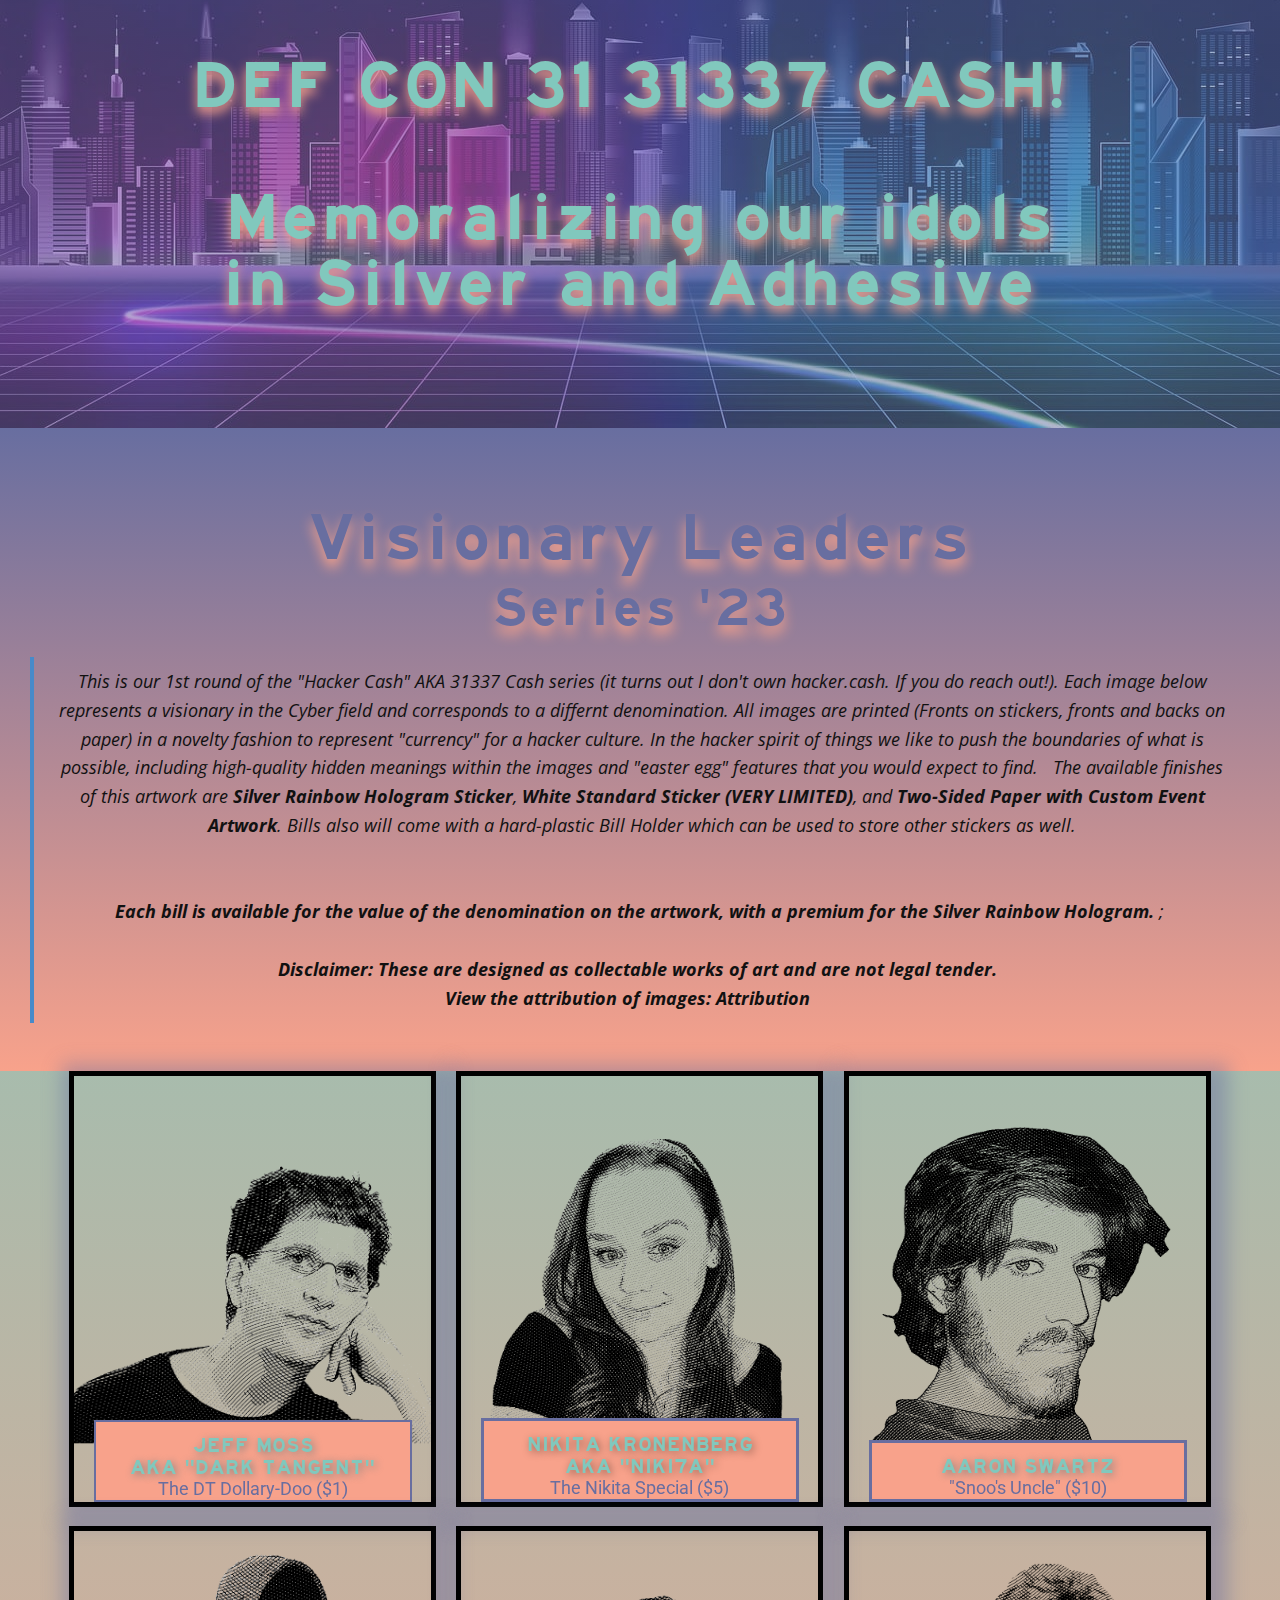
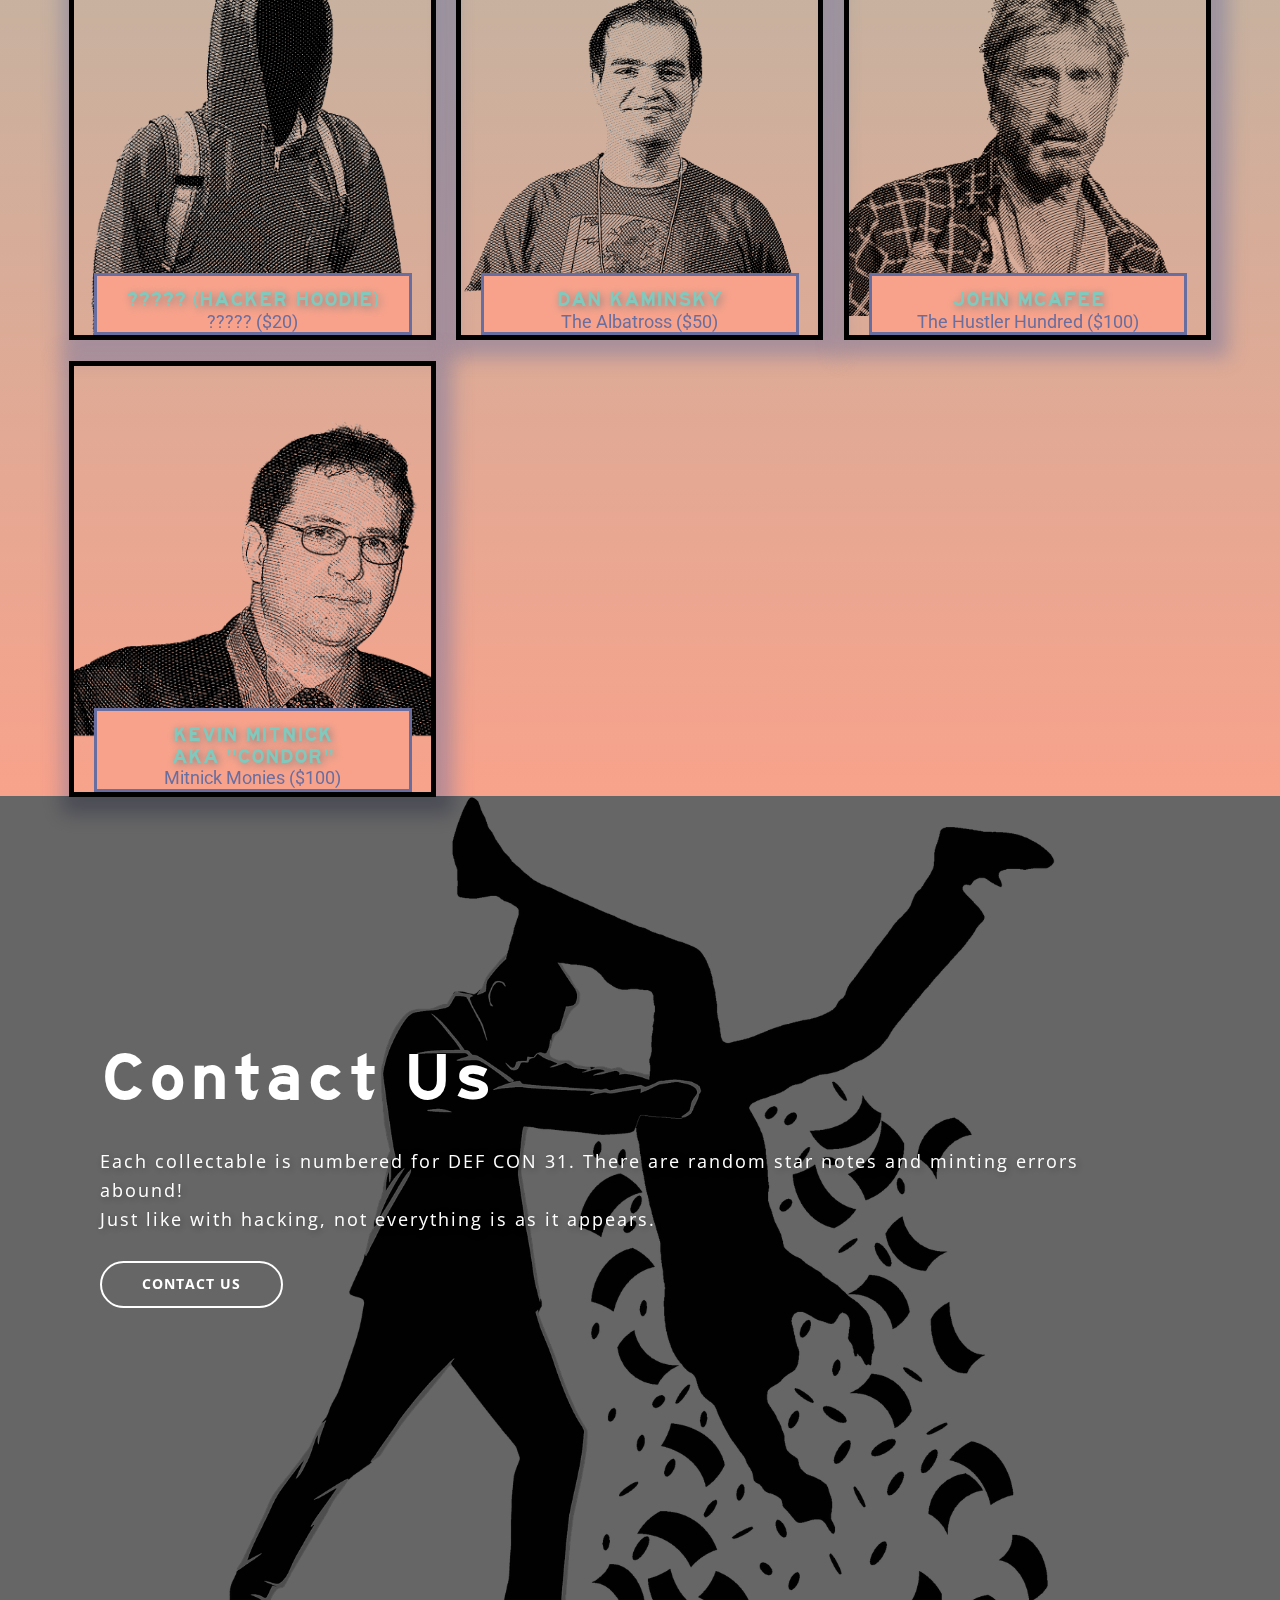
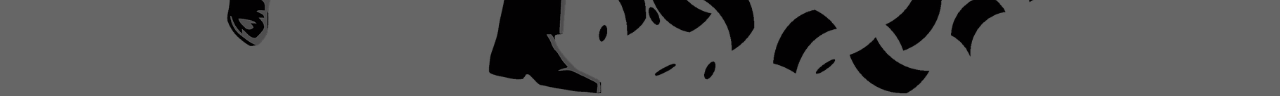
==== index.html @ 4313a86d "Update index.html" ====
<!DOCTYPE html>
<html style="font-size: 16px;" lang="en">
<link rel="icon" href="/site_icon.svg" type="image/svg+xml">

<head>
    <meta name="viewport" content="width=device-width, initial-scale=1.0">
    <meta charset="utf-8">
    <meta name="keywords" content="">
	
	<!-- 
	CREATED BY:
					  _____                    _____                    _____             _____                    _____             _____          
					 /\    \                  /\    \                  /\    \           /\    \                  /\    \           /\    \         
					/::\____\                /::\    \                /::\    \         /::\    \                /::\    \         /::\    \        
				   /:::/    /               /::::\    \              /::::\    \        \:::\    \              /::::\    \        \:::\    \       
				  /:::/    /               /::::::\    \            /::::::\    \        \:::\    \            /::::::\    \        \:::\    \      
				 /:::/    /               /:::/\:::\    \          /:::/\:::\    \        \:::\    \          /:::/\:::\    \        \:::\    \     
				/:::/____/               /:::/__\:::\    \        /:::/__\:::\    \        \:::\    \        /:::/  \:::\    \        \:::\    \    
			   /::::\    \              /::::\   \:::\    \      /::::\   \:::\    \       /::::\    \      /:::/    \:::\    \       /::::\    \   
			  /::::::\____\________    /::::::\   \:::\    \    /::::::\   \:::\    \     /::::::\    \    /:::/    / \:::\    \     /::::::\    \  
			 /:::/\:::::::::::\    \  /:::/\:::\   \:::\____\  /:::/\:::\   \:::\ ___\   /:::/\:::\    \  /:::/    /   \:::\ ___\   /:::/\:::\    \ 
			/:::/  |:::::::::::\____\/:::/  \:::\   \:::|    |/:::/__\:::\   \:::|    | /:::/  \:::\____\/:::/____/  ___\:::|    | /:::/  \:::\____\
			\::/   |::|~~~|~~~~~     \::/   |::::\  /:::|____|\:::\   \:::\  /:::|____|/:::/    \::/    /\:::\    \ /\  /:::|____|/:::/    \::/    /
			 \/____|::|   |           \/____|:::::\/:::/    /  \:::\   \:::\/:::/    //:::/    / \/____/  \:::\    /::\ \::/    //:::/    / \/____/ 
				   |::|   |                 |:::::::::/    /    \:::\   \::::::/    //:::/    /            \:::\   \:::\ \/____//:::/    /          
				   |::|   |                 |::|\::::/    /      \:::\   \::::/    //:::/    /              \:::\   \:::\____\ /:::/    /           
				   |::|   |                 |::| \::/____/        \:::\  /:::/    / \::/    /                \:::\  /:::/    / \::/    /            
				   |::|   |                 |::|  ~|               \:::\/:::/    /   \/____/                  \:::\/:::/    /   \/____/             
				   |::|   |                 |::|   |                \::::::/    /                              \::::::/    /                        
				   \::|   |                 \::|   |                 \::::/    /                                \::::/    /                         
					\:|   |                  \:|   |                  \::/____/                                  \::/____/                          
					 \|___|                   \|___|                   ~~                                                                           
																																					
				
					  _____                    _____                    _____                    _____          
					 /\    \                  /\    \                  /\    \                  /\    \         
					/::\    \                /::\    \                /::\    \                /::\____\        
				   /::::\    \              /::::\    \              /::::\    \              /:::/    /        
				  /::::::\    \            /::::::\    \            /::::::\    \            /:::/    /         
				 /:::/\:::\    \          /:::/\:::\    \          /:::/\:::\    \          /:::/    /          
				/:::/__\:::\    \        /:::/__\:::\    \        /:::/__\:::\    \        /:::/____/           
			   /::::\   \:::\    \      /::::\   \:::\    \       \:::\   \:::\    \      /::::\    \           
			  /::::::\   \:::\    \    /::::::\   \:::\    \    ___\:::\   \:::\    \    /::::::\____\________  
			 /:::/\:::\   \:::\    \  /:::/\:::\   \:::\    \  /\   \:::\   \:::\    \  /:::/\:::::::::::\    \ 
			/:::/  \:::\   \:::\____\/:::/  \:::\   \:::\____\/::\   \:::\   \:::\____\/:::/  |:::::::::::\____\
			\::/    \:::\  /:::/    /\::/    \:::\  /:::/    /\:::\   \:::\   \::/    /\::/   |::|~~~|~~~~~     
			 \/____/ \:::\/:::/    /  \/____/ \:::\/:::/    /  \:::\   \:::\   \/____/  \/____|::|   |          
					  \::::::/    /            \::::::/    /    \:::\   \:::\    \            |::|   |          
					   \::::/    /              \::::/    /      \:::\   \:::\____\           |::|   |          
					   /:::/    /               /:::/    /        \:::\  /:::/    /           |::|   |          
					  /:::/    /               /:::/    /          \:::\/:::/    /            |::|   |          
					 /:::/    /               /:::/    /            \::::::/    /             |::|   |          
					/:::/    /               /:::/    /              \::::/    /              \::|   |          
					\::/    /                \::/    /                \::/    /                \:|   |          
					 \/____/                  \/____/                  \/____/                  \|___|          
																												
	SPECIAL THANKS TO:
	
		
			  /$$$$$$  /$$$$$$$  /$$$$$$$$  /$$$$$$        /$$$$$$$    /$$  
			 /$$__  $$| $$__  $$| $$_____/ /$$__  $$      | $$____/  /$$$$  
			| $$  \ $$| $$  \ $$| $$      | $$  \ $$      | $$      |_  $$  
			| $$$$$$$$| $$$$$$$/| $$$$$   | $$$$$$$$      | $$$$$$$   | $$  
			| $$__  $$| $$__  $$| $$__/   | $$__  $$      |_____  $$  | $$  
			| $$  | $$| $$  \ $$| $$      | $$  | $$       /$$  \ $$  | $$  
			| $$  | $$| $$  | $$| $$$$$$$$| $$  | $$      |  $$$$$$/ /$$$$$$
			|__/  |__/|__/  |__/|________/|__/  |__/       \______/ |______/
																			
																			
																			

	
	
	-->
	
    <meta name="description" content="">
    <title>31337 Cash</title>
    <link rel="stylesheet" href="nicepage.css" media="screen">
<link rel="stylesheet" href="Home.css" media="screen">
    <script class="u-script" type="text/javascript" src="jquery.js" defer=""></script>
    <script class="u-script" type="text/javascript" src="nicepage.js" defer=""></script>
    <meta name="generator" content="Nicepage 5.14.0, nicepage.com">
    <meta name="google-site-verification" content="THFUCEESHFEFEL1OSA0RWG0ATSSFFHTRIIIESBCEABK3BOE1ALR3NEW3KEI7FTTMIBHCNITAD">  
    <link id="u-theme-google-font" rel="stylesheet" href="https://fonts.googleapis.com/css?family=Roboto:100,100i,300,300i,400,400i,500,500i,700,700i,900,900i|Open+Sans:300,300i,400,400i,500,500i,600,600i,700,700i,800,800i">
    
    <meta name="theme-color" content="#478ac9">
    <meta property="og:title" content="Home">
    <meta property="og:type" content="website">
  <meta data-intl-tel-input-cdn-path="intlTelInput/"></head>
  <body data-home-page="Home.html" data-home-page-title="Home" class="u-body u-xl-mode" data-lang="en">
    <section class="u-clearfix u-image u-shading u-section-1" id="carousel_4567" data-image-width="1280" data-image-height="720">
      <div class="u-clearfix u-sheet u-sheet-1">
        <h2 class="infinite u-align-center u-text u-text-custom-color-2 u-text-1"> DEF CON 31 31337 CASH!&nbsp;<br>
          <br>Memoralizing our idols in Silver and Adhesive&nbsp;
        </h2>
      </div>
    </section>
    <section class="u-align-center u-clearfix u-gradient u-section-2" id="carousel_62fe">
      <div class="u-align-center u-container-style u-expanded-width u-gradient u-group u-group-1">
        <div class="u-container-layout u-container-layout-1">
          <h2 class="u-text u-text-custom-color-1 u-text-default u-text-1" data-animation-name="customAnimationIn" data-animation-duration="1000"> Visionary Leaders<br>
            <span style="font-size: 48px;">Series '23</span>
          </h2>
          <blockquote class="u-text u-text-default u-text-2">This is our 1st round of the "Hacker Cash" AKA 31337 Cash series (it turns out I don't own hacker.cash. If you do reach out!). Each image below represents a visionary in the Cyber field and corresponds to a differnt denomination. All images are printed (Fronts on stickers, fronts and backs on paper) in a novelty fashion to represent "currency" for a hacker culture. In the hacker spirit of things we like to push the boundaries of what is possible, including high-quality hidden meanings within the images and "easter egg" features that you would expect to find.&nbsp;&nbsp; The available finishes of this artwork are <b>Silver Rainbow Hologram Sticker</b>, <b>White Standard Sticker (VERY LIMITED)</b>, and <b>Two-Sided Paper with Custom Event Artwork</b>. Bills also will come with a hard-plastic Bill Holder which can be used to store other stickers as well.<br></br></br>
		  
  <span style="font-weight: 700;">Each bill is available for the value of the denomination on the artwork, with a premium for the Silver Rainbow Hologram.</span>&nbsp;;&nbsp;</br></br>
            <span style="font-weight: 700;">Disclaimer: These are designed as collectable works of art and are not legal tender.</span>&nbsp;&nbsp;<br>
	  
			<span style="font-weight: 700;">View the attribution of images: <a href="attribution.txt">Attribution</a></span>&nbsp; &nbsp; &nbsp;&nbsp;

          </blockquote>
        </div>
      </div>
      <div class="u-list u-list-1">
        <div class="u-repeater u-repeater-1">
          <div class="u-align-center u-border-5 u-border-black u-container-style u-image u-list-item u-repeater-item u-shape-rectangle u-image-1" data-animation-name="customAnimationIn" data-animation-duration="1500" data-animation-delay="500" data-image-width="900" data-image-height="900">
            <div class="u-container-layout u-similar-container u-valign-bottom u-container-layout-2">
              <div class="u-align-center u-border-2 u-border-custom-color-1 u-container-align-center u-container-style u-custom-color-4 u-group u-group-2">
                <div class="u-container-layout u-container-layout-3">
                  <h4 class="u-align-center u-text u-text-custom-color-2 u-text-3">Jeff Moss<br>AKA "Dark Tangent"
                  </h4>
                  <h6 class="u-align-center u-text u-text-custom-color-1 u-text-4"> The DT Dollary-Doo ($1)</h6>
                </div>
              </div>
            </div>
          </div>
          <div class="u-align-center u-border-5 u-border-black u-container-style u-image u-image-contain u-list-item u-repeater-item u-shape-rectangle u-image-2" data-animation-name="customAnimationIn" data-animation-duration="1500" data-animation-delay="500" data-image-width="900" data-image-height="900">
            <div class="u-container-layout u-similar-container u-valign-bottom u-container-layout-4">
              <div class="u-align-center u-border-custom-color-1 u-container-style u-custom-color-4 u-group u-group-3">
                <div class="u-container-layout u-container-layout-5">
                  <h4 class="u-align-center u-text u-text-custom-color-2 u-text-5">Nikita Kronenberg<br>AKA "niki7a"
                  </h4>
                  <h6 class="u-align-center u-text u-text-custom-color-1 u-text-6">The Nikita Special ($5)</h6>
                </div>
              </div>
            </div>
          </div>
          <div class="u-align-center u-border-5 u-border-black u-container-style u-image u-image-contain u-list-item u-repeater-item u-shape-rectangle u-image-3" data-animation-name="customAnimationIn" data-animation-duration="1500" data-animation-delay="500" data-image-width="900" data-image-height="900">
            <div class="u-container-layout u-similar-container u-valign-bottom u-container-layout-6">
              <div class="u-align-center u-border-custom-color-1 u-container-align-center u-container-style u-custom-color-4 u-group u-group-4">
                <div class="u-container-layout u-container-layout-7">
                  <h4 class="u-align-center u-text u-text-custom-color-2 u-text-7">Aaron Swartz</h4>
                  <h6 class="u-align-center u-text u-text-custom-color-1 u-text-8">"Snoo's Uncle" ($10)</h6>
                </div>
              </div>
            </div>
          </div>
          <div class="u-align-center u-border-5 u-border-black u-container-style u-image u-list-item u-repeater-item u-shape-rectangle u-image-4" data-animation-name="customAnimationIn" data-animation-duration="1500" data-animation-delay="500" data-image-width="900" data-image-height="900">
            <div class="u-container-layout u-similar-container u-valign-bottom u-container-layout-8">
              <div class="u-align-center u-border-custom-color-1 u-container-style u-custom-color-4 u-group u-group-5">
                <div class="u-container-layout u-container-layout-9">
                  <h4 class="u-align-center u-text u-text-custom-color-2 u-text-9"> ????? (Hacker Hoodie)</h4>
                  <h6 class="u-align-center u-text u-text-custom-color-1 u-text-10"> ????? ($20)</h6>
                </div>
              </div>
            </div>
          </div>
          <div class="u-align-center u-border-5 u-border-black u-container-style u-image u-image-contain u-list-item u-repeater-item u-shape-rectangle u-image-5" data-animation-name="customAnimationIn" data-animation-duration="1500" data-animation-delay="500" data-image-width="900" data-image-height="900">
            <div class="u-container-layout u-similar-container u-valign-bottom u-container-layout-10">
              <div class="u-align-center u-border-custom-color-1 u-container-style u-custom-color-4 u-group u-group-6">
                <div class="u-container-layout u-container-layout-11">
                  <h4 class="u-align-center u-text u-text-custom-color-2 u-text-11">Dan Kaminsky</h4>
                  <h6 class="u-align-center u-text u-text-custom-color-1 u-text-12">The Albatross ($50)</h6>
                </div>
              </div>
            </div>
          </div>
          <div class="u-align-center u-border-5 u-border-black u-container-style u-image u-image-contain u-list-item u-repeater-item u-shape-rectangle u-image-6" data-animation-name="customAnimationIn" data-animation-duration="1500" data-animation-delay="500" data-image-width="900" data-image-height="900">
            <div class="u-container-layout u-similar-container u-valign-bottom u-container-layout-12">
              <div class="u-align-center u-border-custom-color-1 u-container-style u-custom-color-4 u-group u-group-7">
                <div class="u-container-layout u-container-layout-13">
                  <h4 class="u-align-center u-text u-text-custom-color-2 u-text-13">John McAfee</h4>
                  <h6 class="u-align-center u-text u-text-custom-color-1 u-text-14">The Hustler Hundred ($100)</h6>
                </div>
              </div>
            </div>
          </div>
          <div class="u-align-center u-border-5 u-border-black u-container-style u-image u-list-item u-repeater-item u-shape-rectangle u-image-7" data-animation-name="customAnimationIn" data-animation-duration="1500" data-animation-delay="500" data-image-width="900" data-image-height="900">
            <div class="u-container-layout u-similar-container u-valign-bottom u-container-layout-14">
              <div class="u-align-center u-border-custom-color-1 u-container-style u-custom-color-4 u-group u-group-8">
                <div class="u-container-layout u-container-layout-15">
                  <h4 class="u-align-center u-text u-text-custom-color-2 u-text-15"> Kevin Mitnick<br>AKA "Condor"</h4>
                  <h6 class="u-align-center u-text u-text-custom-color-1 u-text-16"> Mitnick Monies ($100)</h6>
                </div>
              </div>
            </div>
          </div>
        </div>
      </div>
    </section>
    <section class="u-clearfix u-image u-image-contain u-shading u-section-3" id="carousel_05f4" data-image-width="1179" data-image-height="1280">
      <div class="u-clearfix u-sheet u-sheet-1">
        <div class="u-clearfix u-expanded-width u-gutter-0 u-layout-wrap u-layout-wrap-1">
          <div class="u-gutter-0 u-layout">
            <div class="u-layout-row">
              <div class="u-container-style u-layout-cell u-size-60 u-layout-cell-1">
                <div class="u-container-layout u-valign-middle u-container-layout-1">
                  <h2 class="u-text u-text-1">Contact Us</h2>
                  <p class="u-text u-text-body-alt-color u-text-2">Each collectable is numbered for DEF CON 31. There are random star notes and minting errors abound!&nbsp;<br>Just like with hacking, not everything is as it appears.<br>
                  </p>
                  <a href="mailto:31337cash@protonmail.com" class="u-active-white u-border-2 u-border-active-white u-border-hover-white u-border-white u-btn u-btn-round u-button-style u-hover-white u-none u-radius-50 u-text-active-black u-text-hover-black u-btn-1">Contact Us</a>
                </div>
              </div>
            </div>
          </div>
        </div>
      </div>
    </section>
    
    
    
    <span style="height: 64px; width: 64px; margin-left: 0px; margin-right: auto; margin-top: 0px; background-image: none; right: 20px; bottom: 20px; padding: 15px" class="u-back-to-top u-icon u-icon-circle u-opacity u-opacity-85 u-palette-1-base" data-href="#">
        <svg class="u-svg-link" preserveAspectRatio="xMidYMin slice" viewBox="0 0 551.13 551.13"><use xmlns:xlink="http://www.w3.org/1999/xlink" xlink:href="#svg-1d98"></use></svg>
        <svg class="u-svg-content" enable-background="new 0 0 551.13 551.13" viewBox="0 0 551.13 551.13" xmlns="http://www.w3.org/2000/svg" id="svg-1d98"><path d="m275.565 189.451 223.897 223.897h51.668l-275.565-275.565-275.565 275.565h51.668z"></path></svg>
    </span>
  
</body></html>
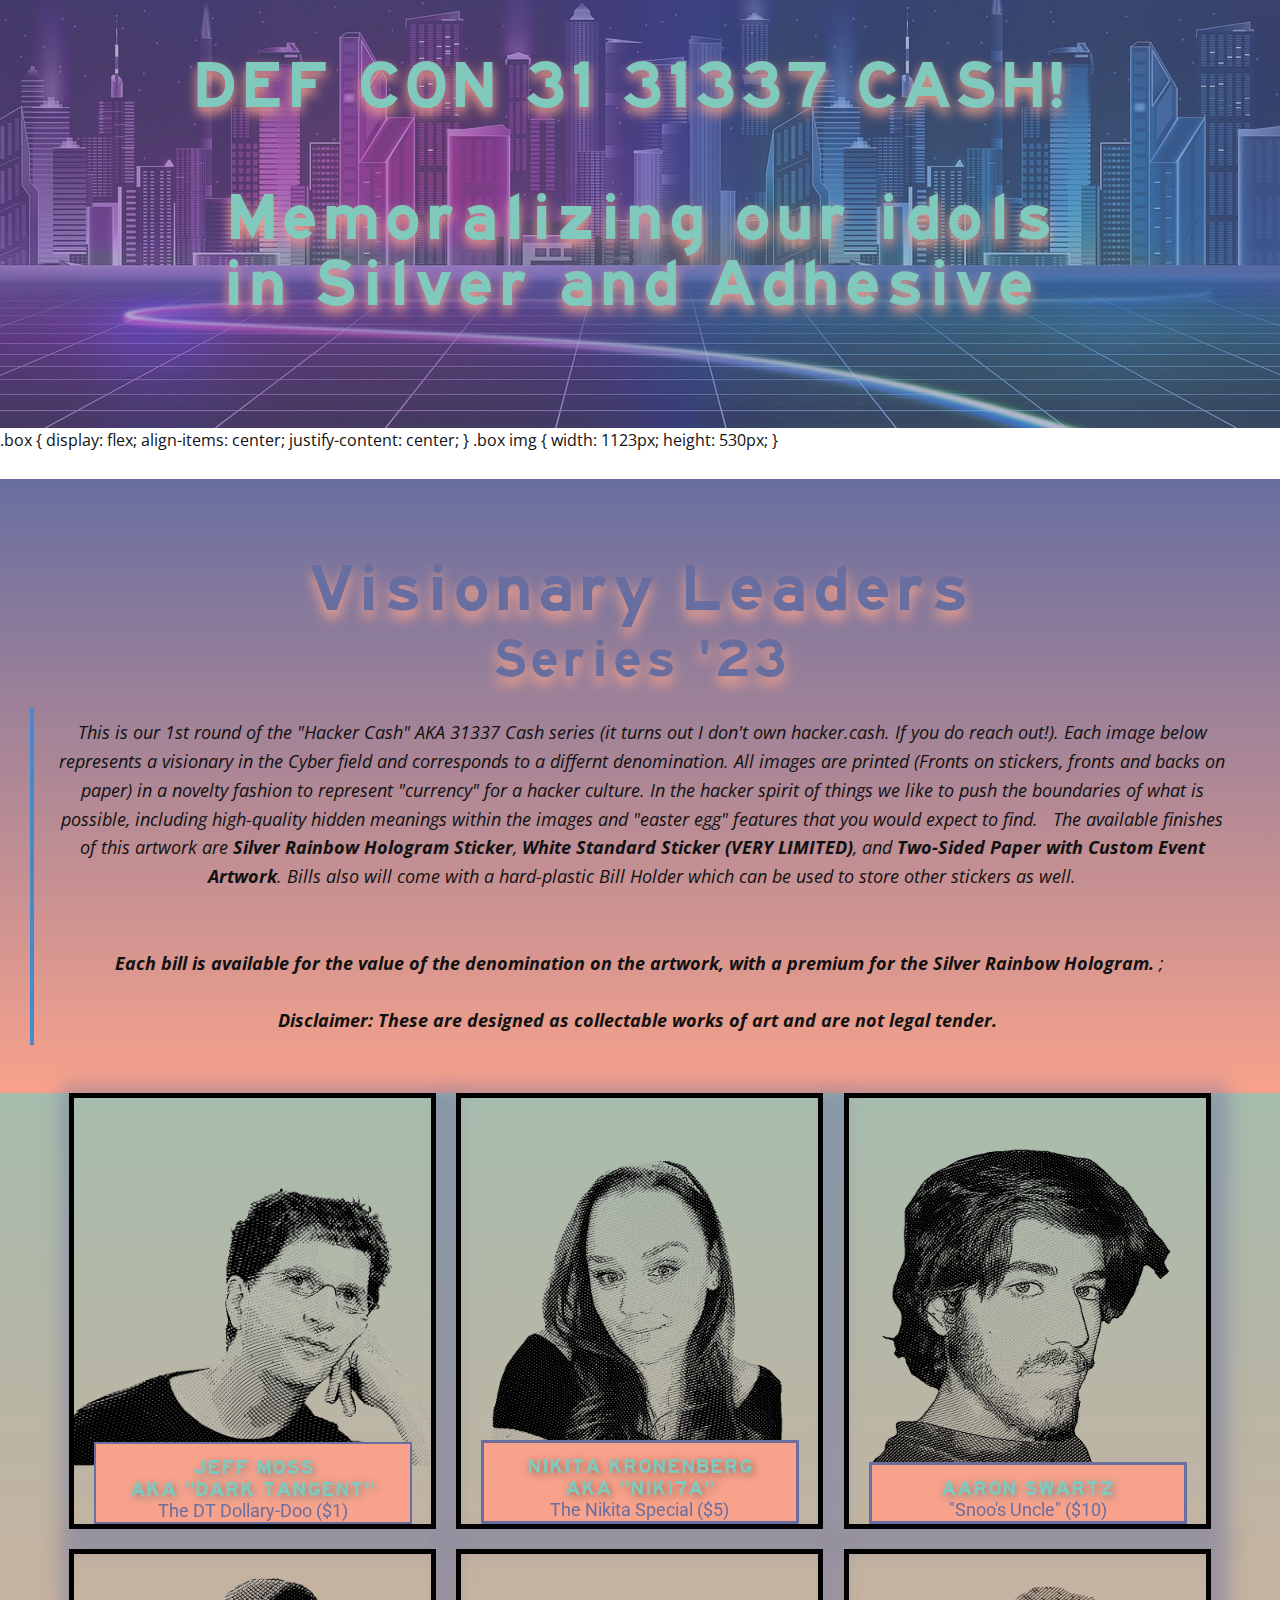
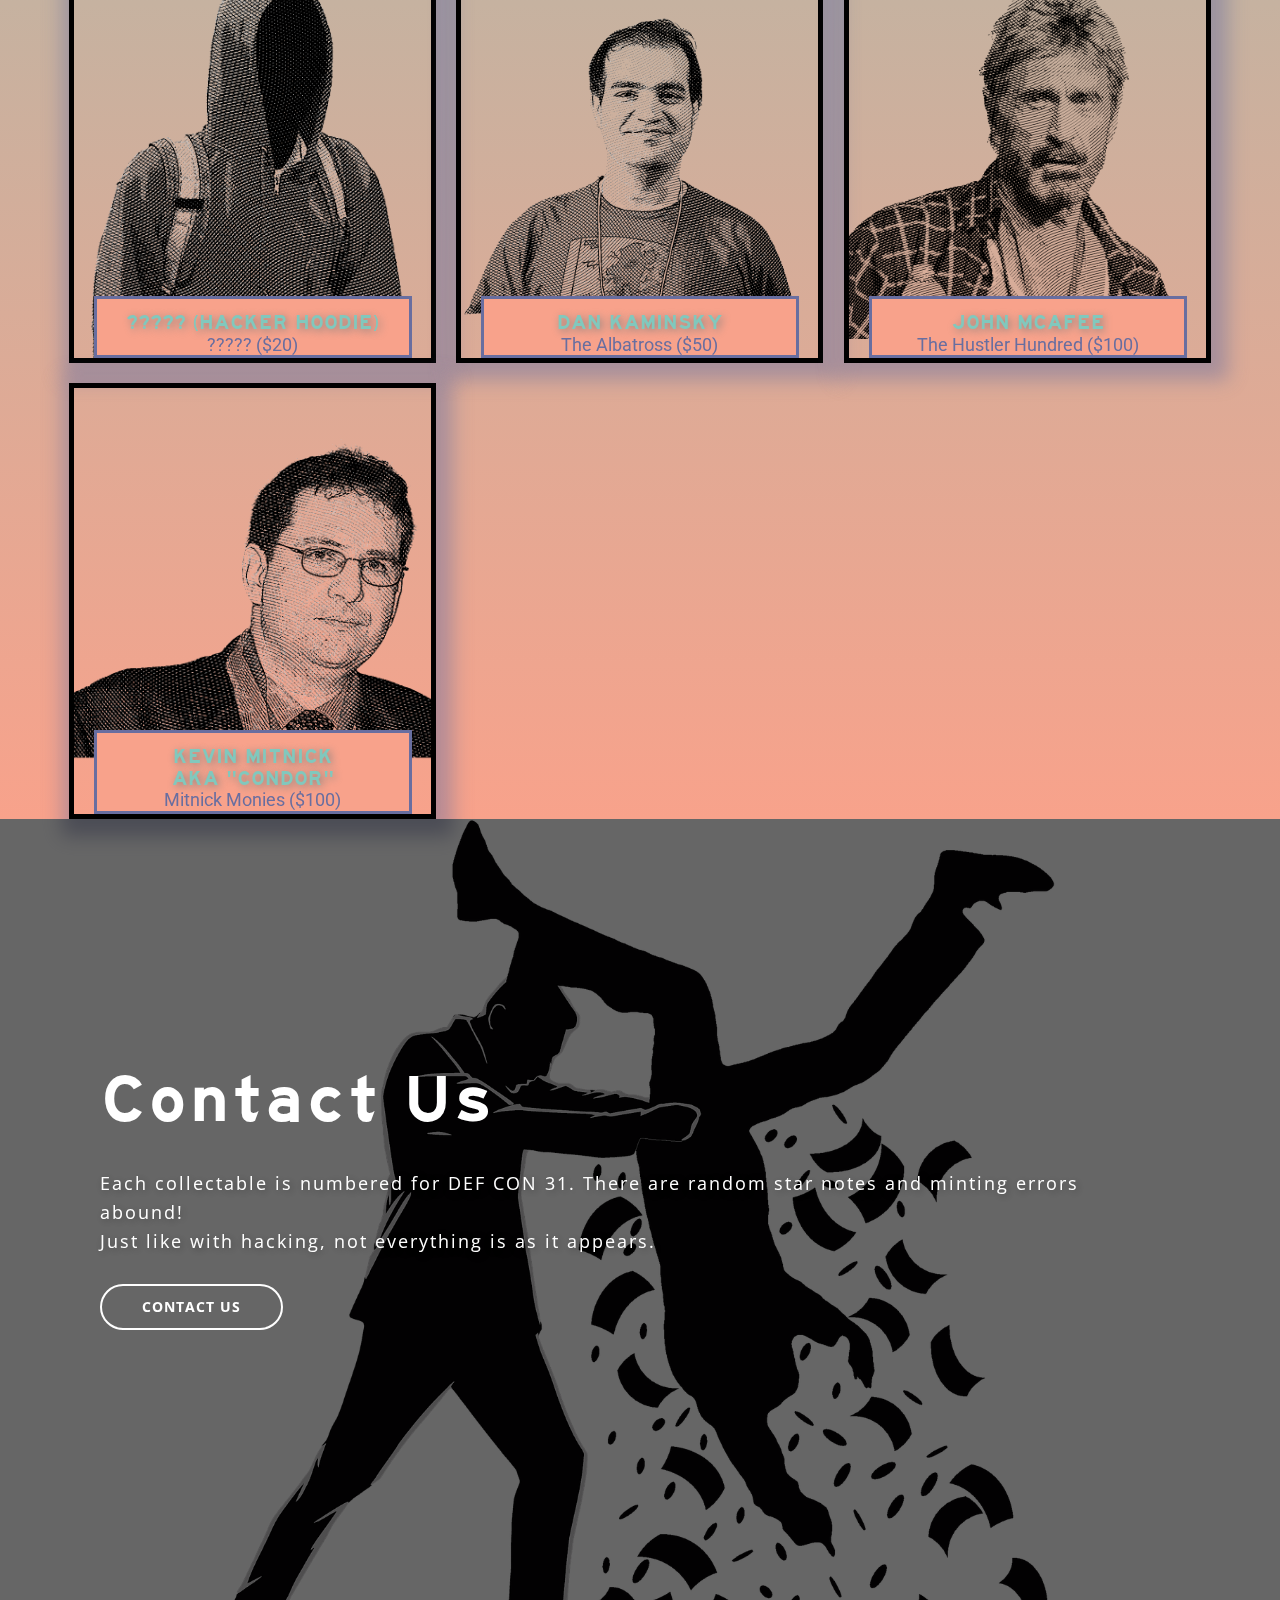
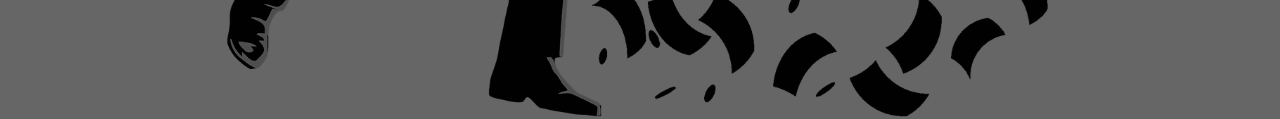
==== commit aa3851da: "Update index.html" ====
--- a/index.html
+++ b/index.html
@@ -95,6 +95,22 @@
         </h2>
       </div>
     </section>
+        <css>
+        .box {
+	  display: flex;
+	  align-items: center;
+	  justify-content: center;
+	}
+	
+	.box img {
+	  width: 1123px;
+	  height: 530px;
+	}
+	</css>
+
+<div class="box">
+  <img href="/site_banner.png">
+</div>
     <section class="u-align-center u-clearfix u-gradient u-section-2" id="carousel_62fe">
       <div class="u-align-center u-container-style u-expanded-width u-gradient u-group u-group-1">
         <div class="u-container-layout u-container-layout-1">
@@ -104,10 +120,7 @@
           <blockquote class="u-text u-text-default u-text-2">This is our 1st round of the "Hacker Cash" AKA 31337 Cash series (it turns out I don't own hacker.cash. If you do reach out!). Each image below represents a visionary in the Cyber field and corresponds to a differnt denomination. All images are printed (Fronts on stickers, fronts and backs on paper) in a novelty fashion to represent "currency" for a hacker culture. In the hacker spirit of things we like to push the boundaries of what is possible, including high-quality hidden meanings within the images and "easter egg" features that you would expect to find.&nbsp;&nbsp; The available finishes of this artwork are <b>Silver Rainbow Hologram Sticker</b>, <b>White Standard Sticker (VERY LIMITED)</b>, and <b>Two-Sided Paper with Custom Event Artwork</b>. Bills also will come with a hard-plastic Bill Holder which can be used to store other stickers as well.<br></br></br>
 		  
   <span style="font-weight: 700;">Each bill is available for the value of the denomination on the artwork, with a premium for the Silver Rainbow Hologram.</span>&nbsp;;&nbsp;</br></br>
-            <span style="font-weight: 700;">Disclaimer: These are designed as collectable works of art and are not legal tender.</span>&nbsp;&nbsp;<br>
-	  
-			<span style="font-weight: 700;">View the attribution of images: <a href="attribution.txt">Attribution</a></span>&nbsp; &nbsp; &nbsp;&nbsp;
-
+    <span style="font-weight: 700;">Disclaimer: These are designed as collectable works of art and are not legal tender.</span>&nbsp;&nbsp;<br>
           </blockquote>
         </div>
       </div>
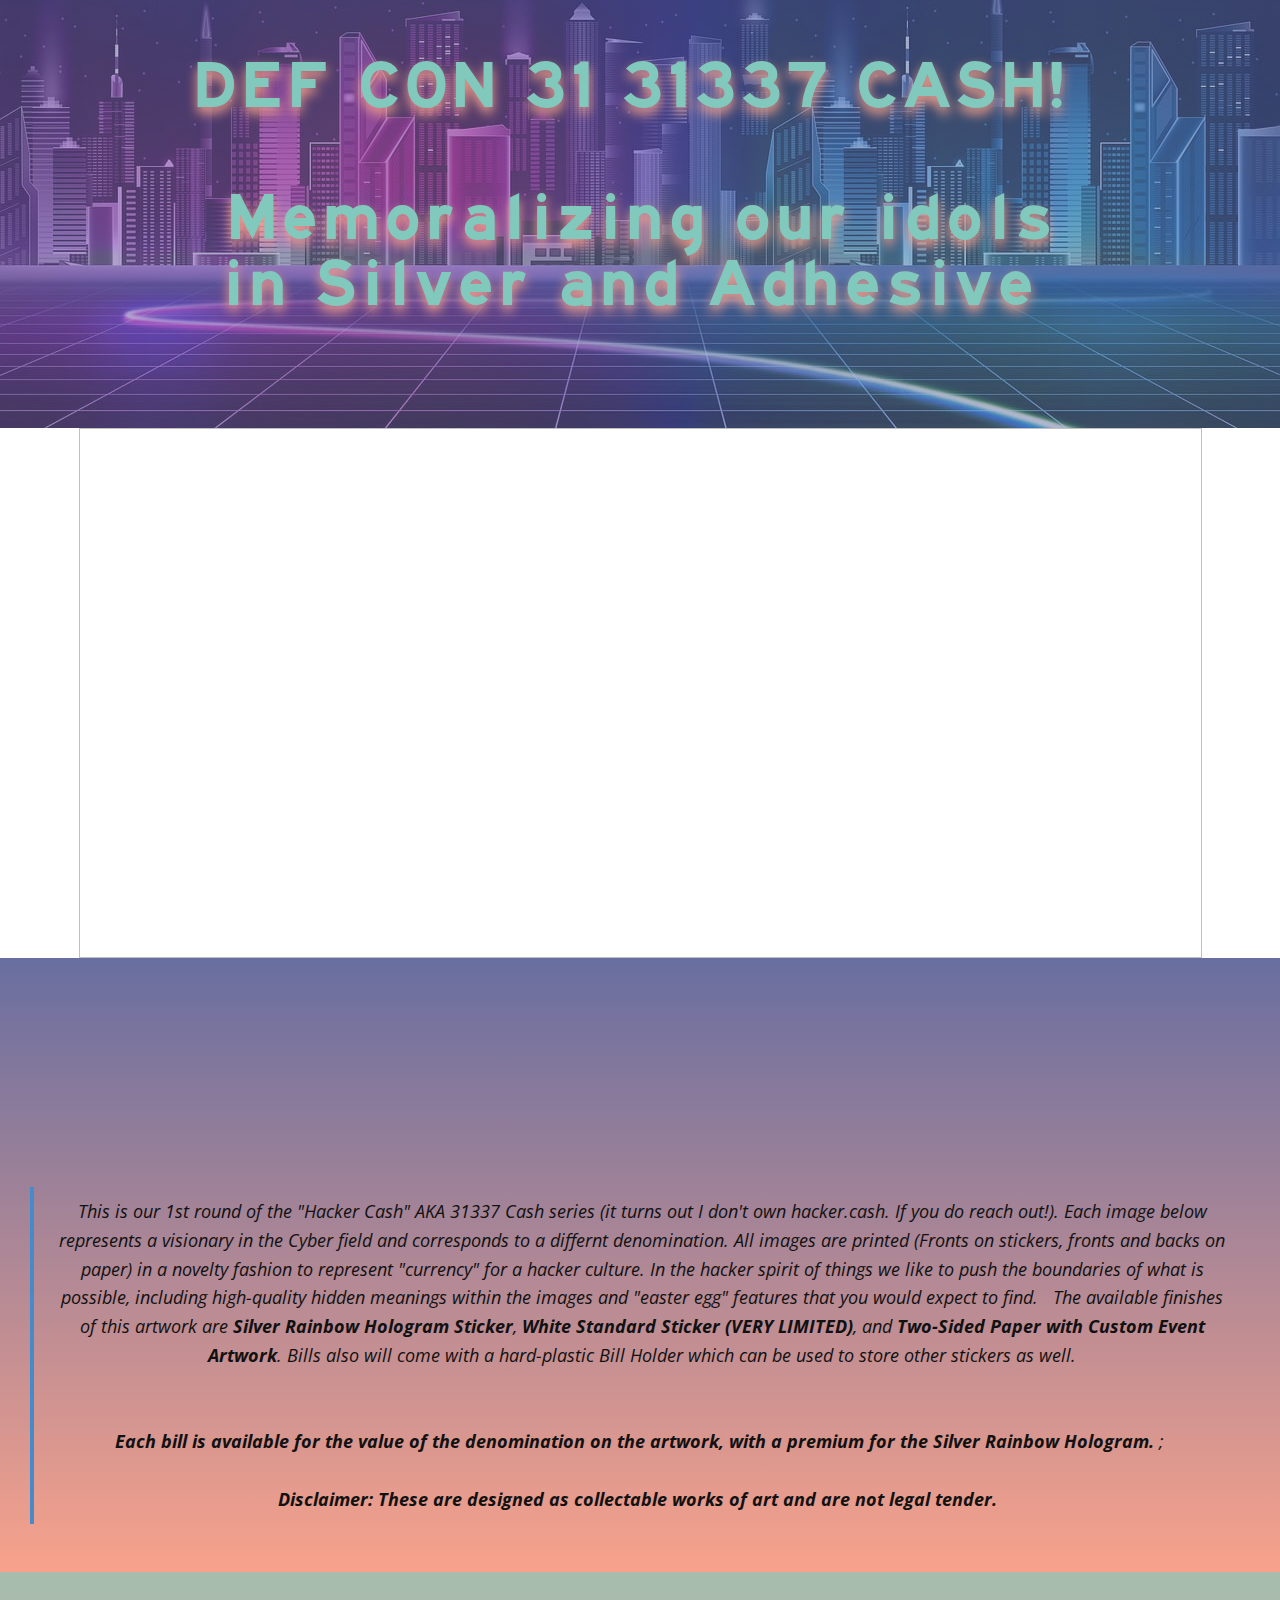
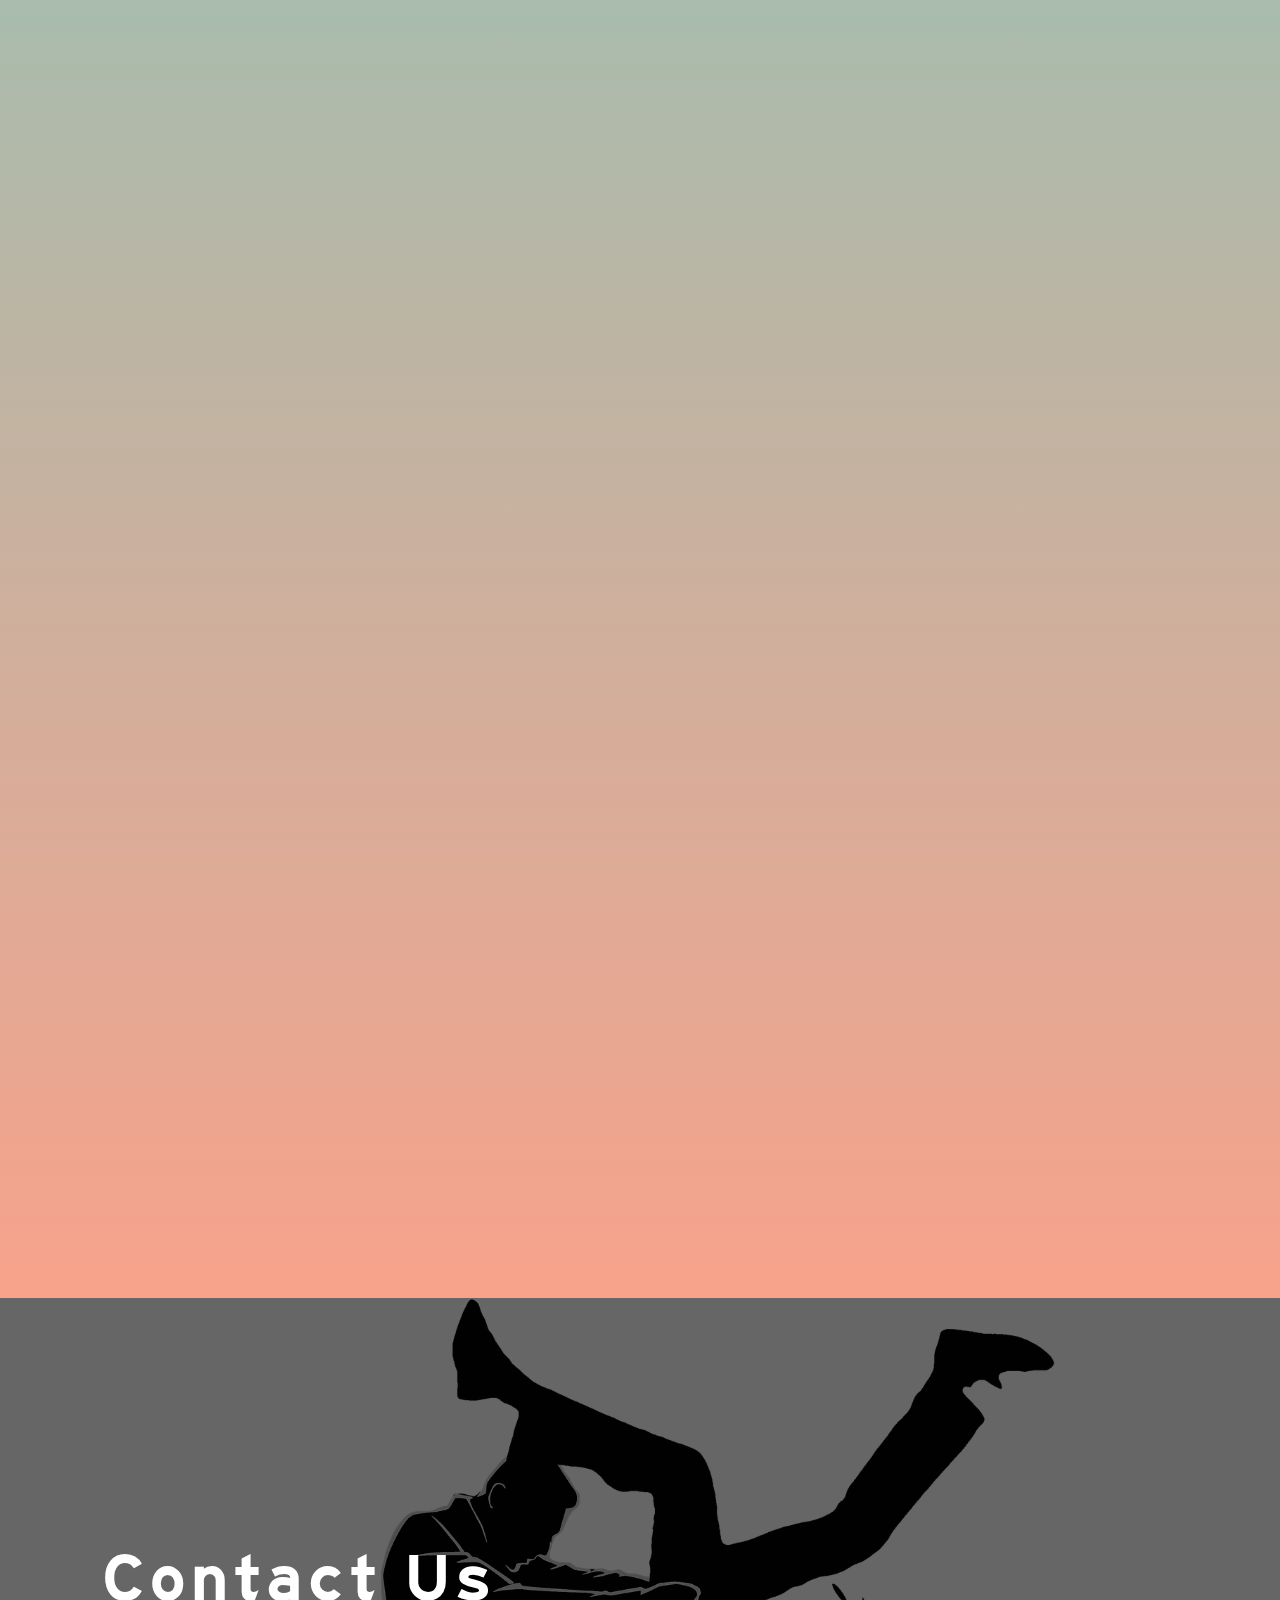
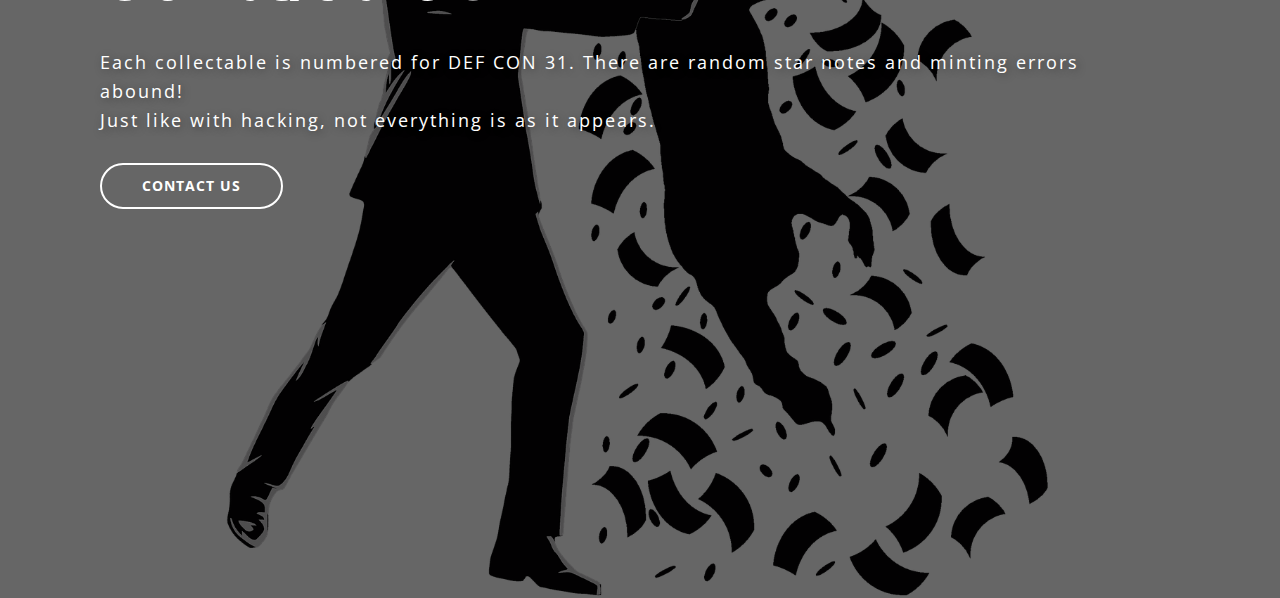
==== commit 3fb7f47c: "Update index.html" ====
--- a/index.html
+++ b/index.html
@@ -95,7 +95,7 @@
         </h2>
       </div>
     </section>
-        <css>
+        <style>
         .box {
 	  display: flex;
 	  align-items: center;
@@ -106,7 +106,7 @@
 	  width: 1123px;
 	  height: 530px;
 	}
-	</css>
+	</style>
 
 <div class="box">
   <img href="/site_banner.png">
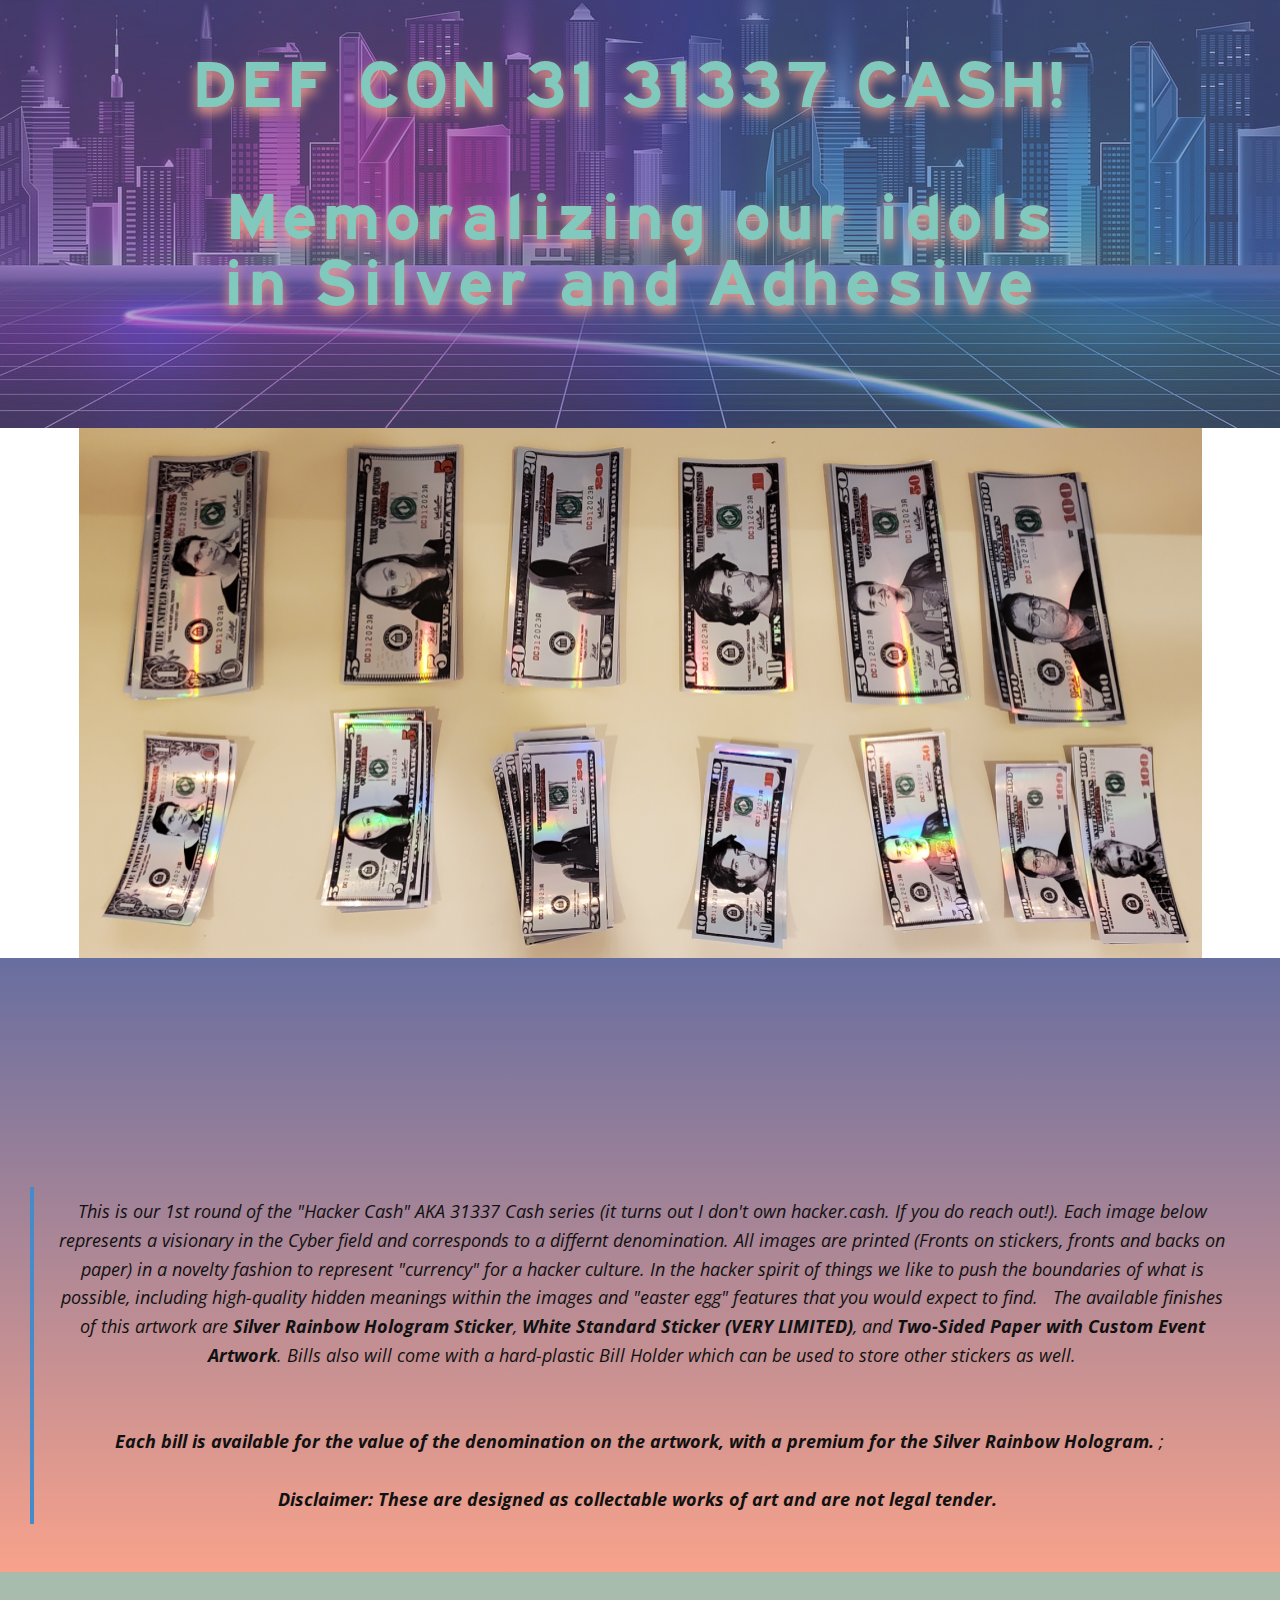
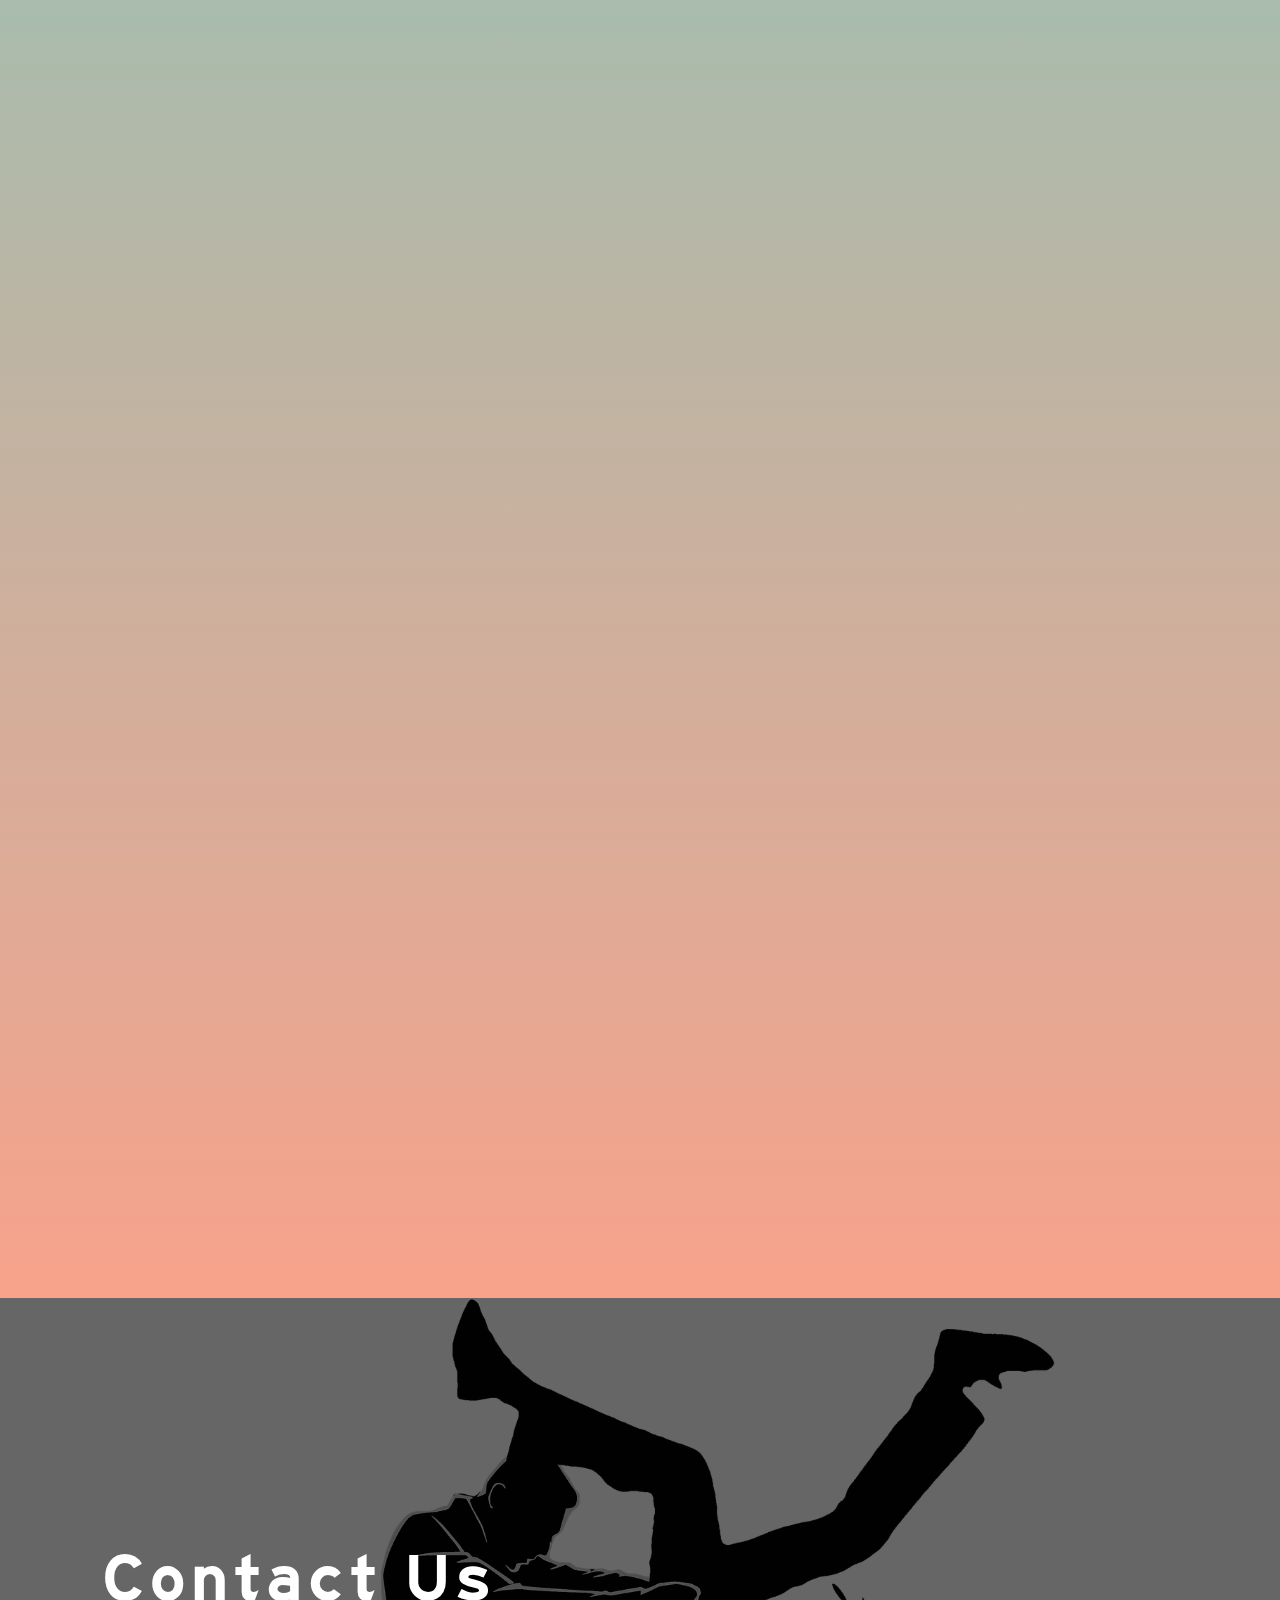
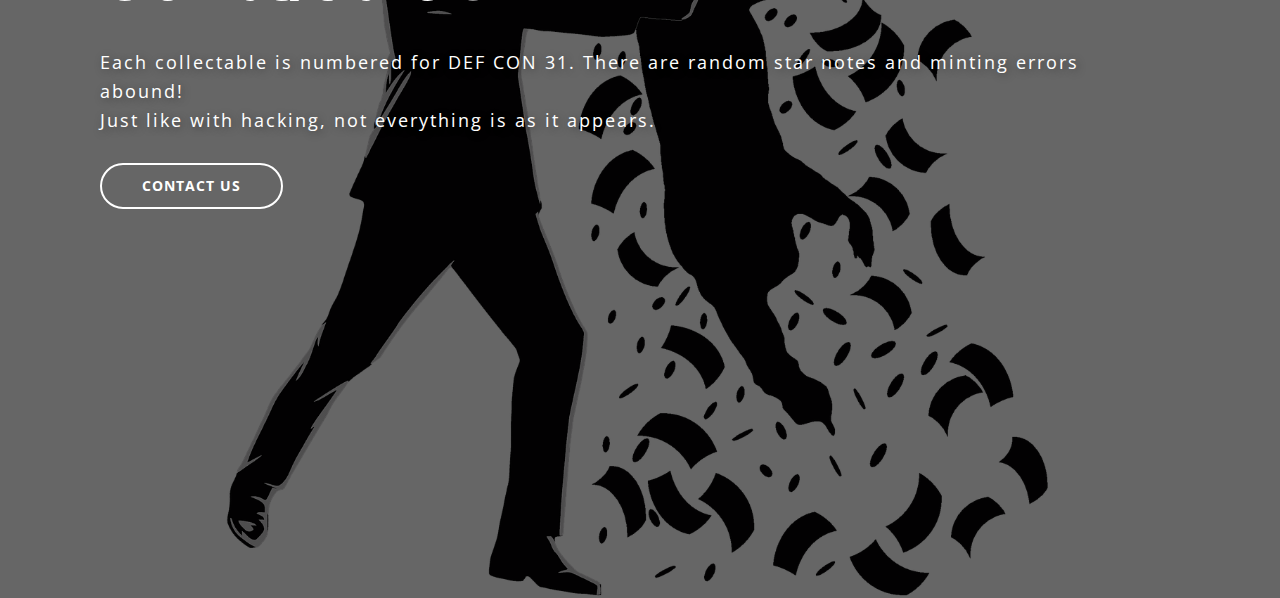
==== commit 4a2fa25b: "Update index.html" ====
--- a/index.html
+++ b/index.html
@@ -8,7 +8,9 @@
     <meta name="keywords" content="">
 	
 	<!-- 
-	CREATED BY:
+	Project created and owned by: Aask
+	Project art by: KRBTGT
+	Website created by:
 					  _____                    _____                    _____             _____                    _____             _____          
 					 /\    \                  /\    \                  /\    \           /\    \                  /\    \           /\    \         
 					/::\____\                /::\    \                /::\    \         /::\    \                /::\    \         /::\    \        
@@ -53,7 +55,8 @@
 					/:::/    /               /:::/    /              \::::/    /              \::|   |          
 					\::/    /                \::/    /                \::/    /                \:|   |          
 					 \/____/                  \/____/                  \/____/                  \|___|          
-																												
+
+	
 	SPECIAL THANKS TO:
 	
 		
@@ -109,7 +112,7 @@
 	</style>
 
 <div class="box">
-  <img href="/site_banner.png">
+  <img src="site_banner.png">
 </div>
     <section class="u-align-center u-clearfix u-gradient u-section-2" id="carousel_62fe">
       <div class="u-align-center u-container-style u-expanded-width u-gradient u-group u-group-1">
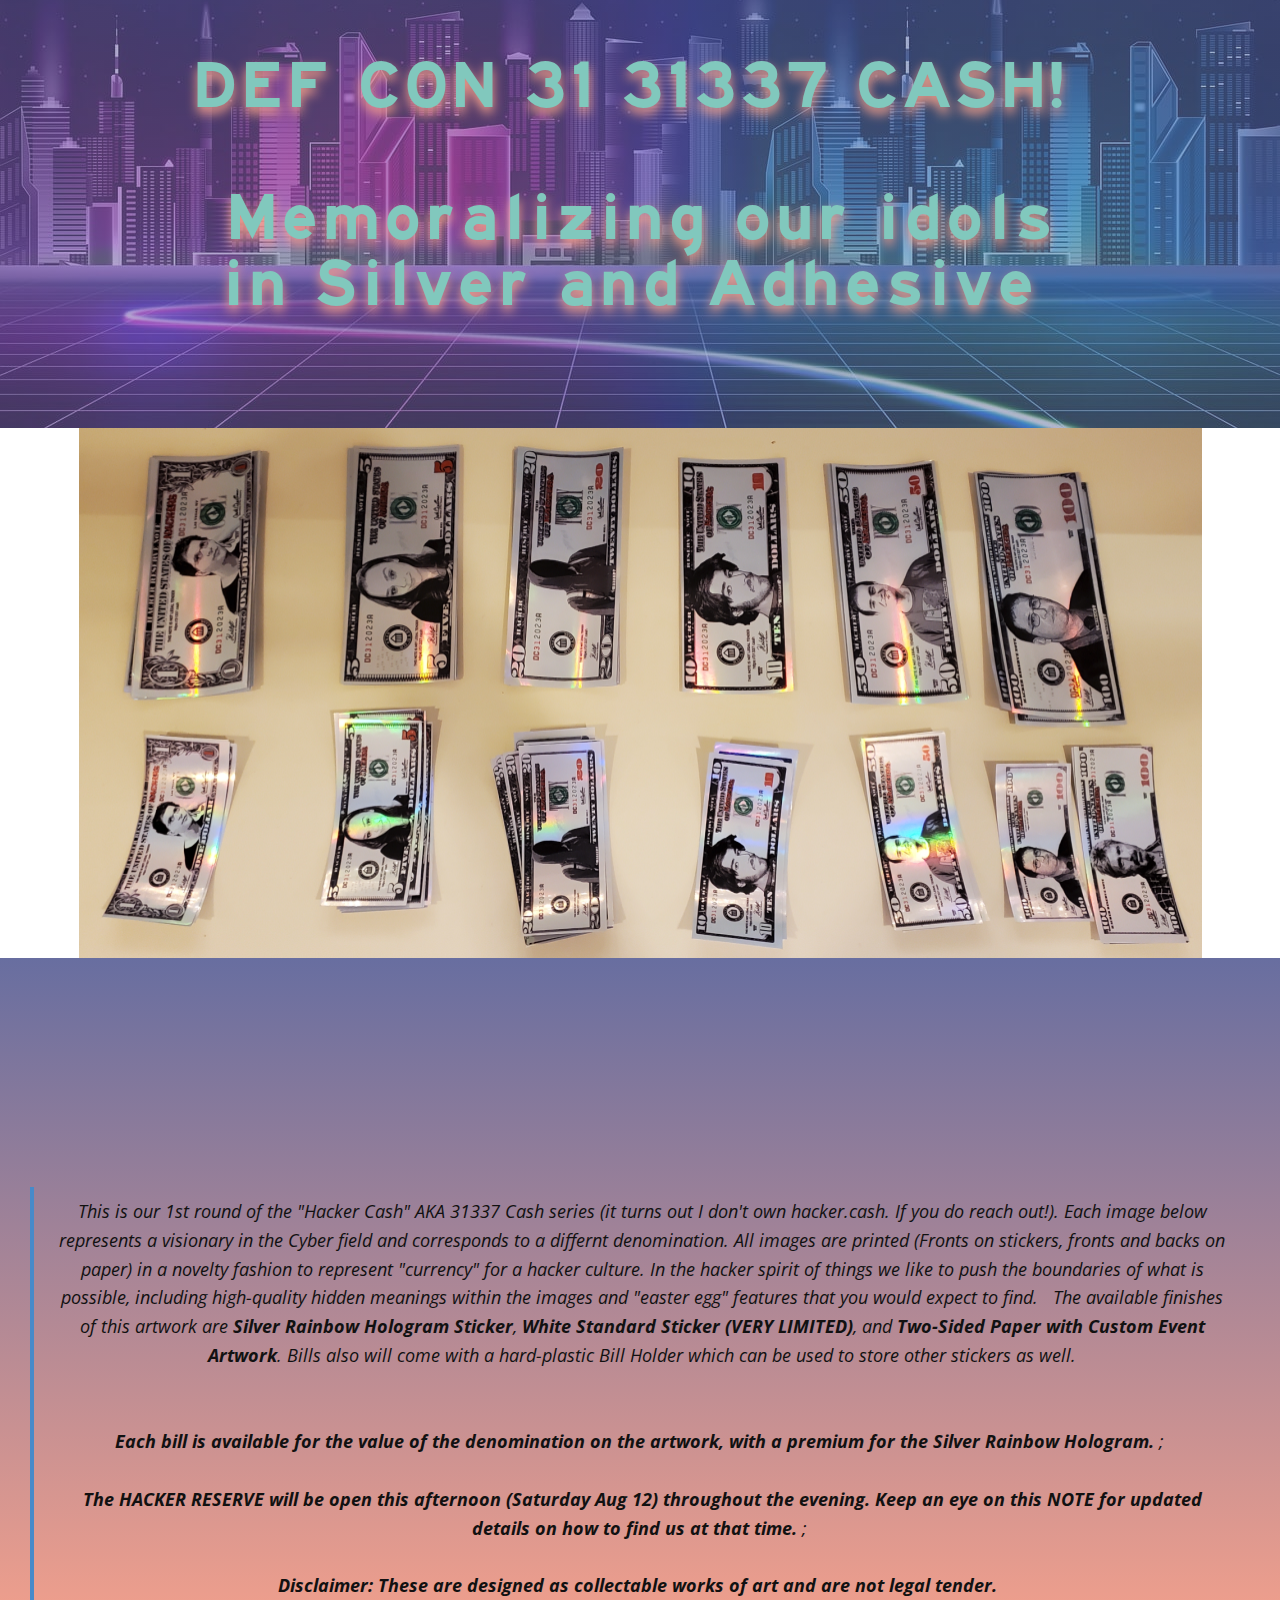
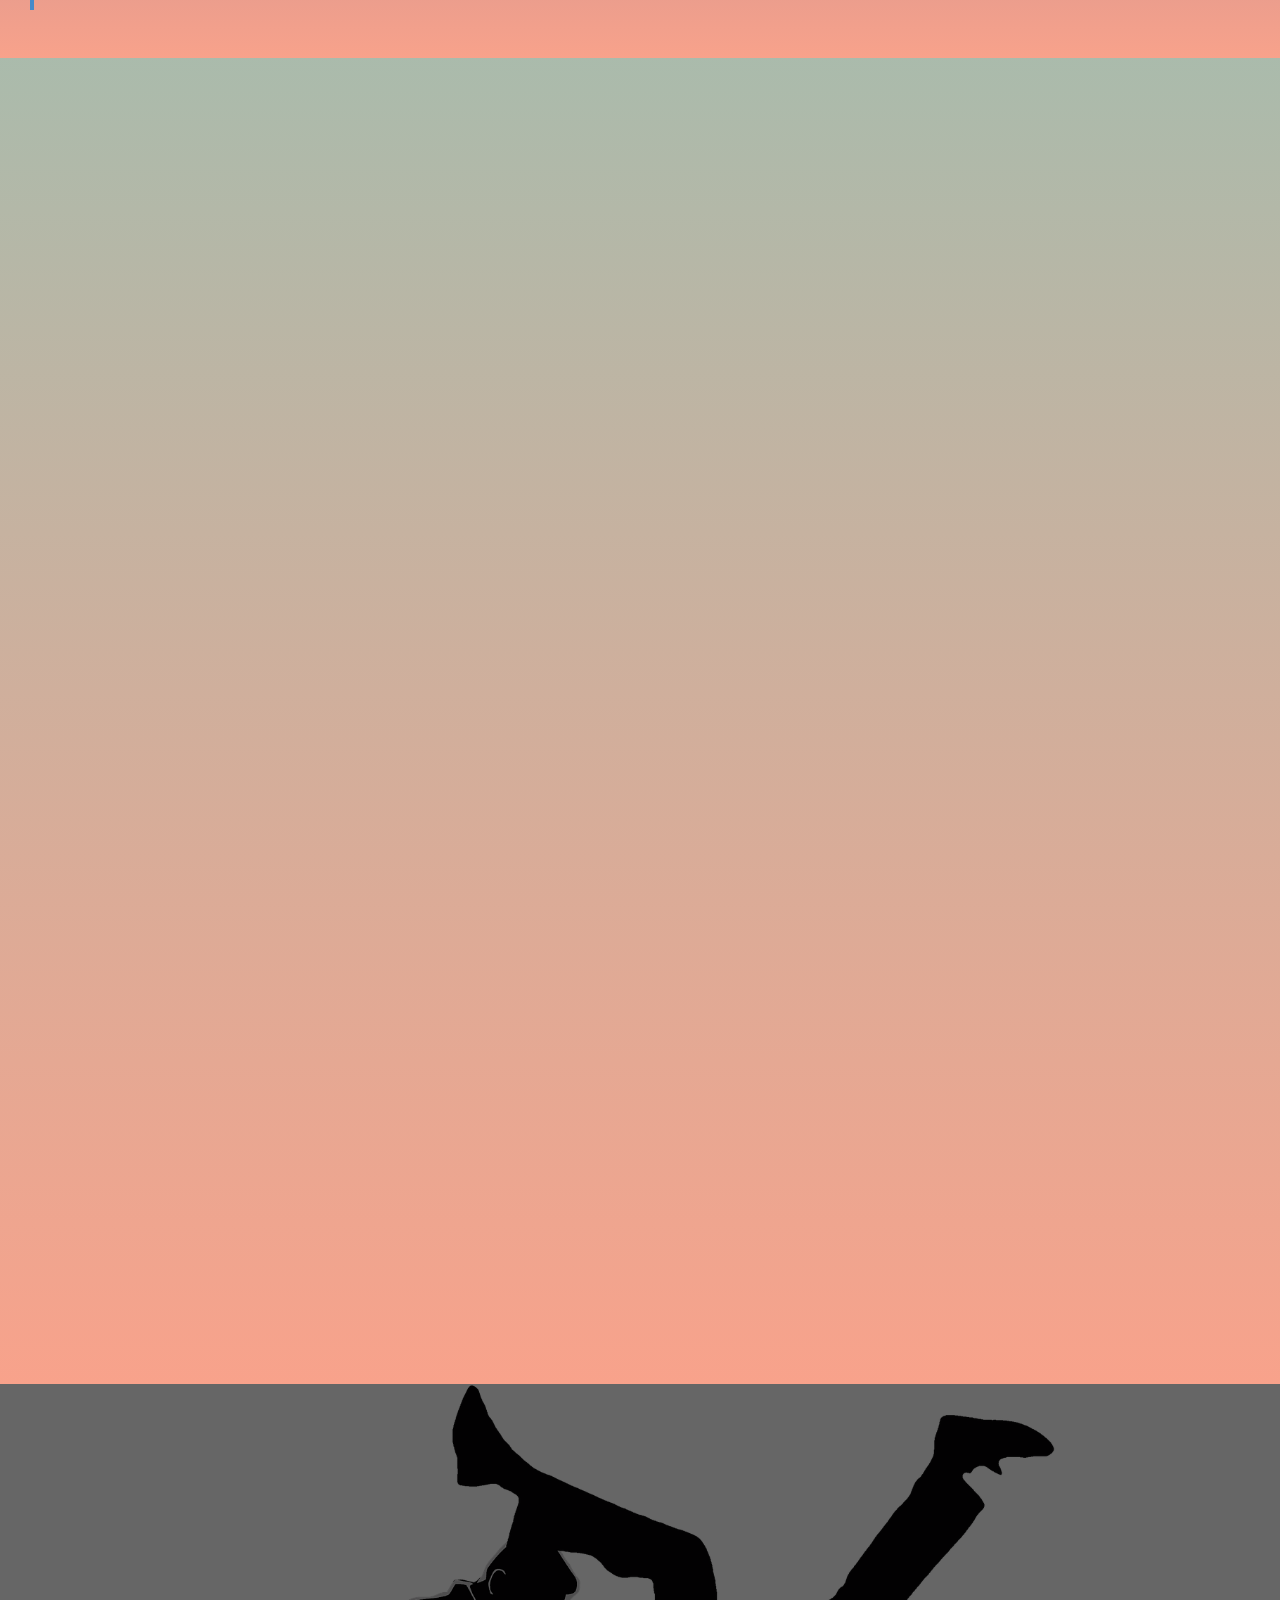
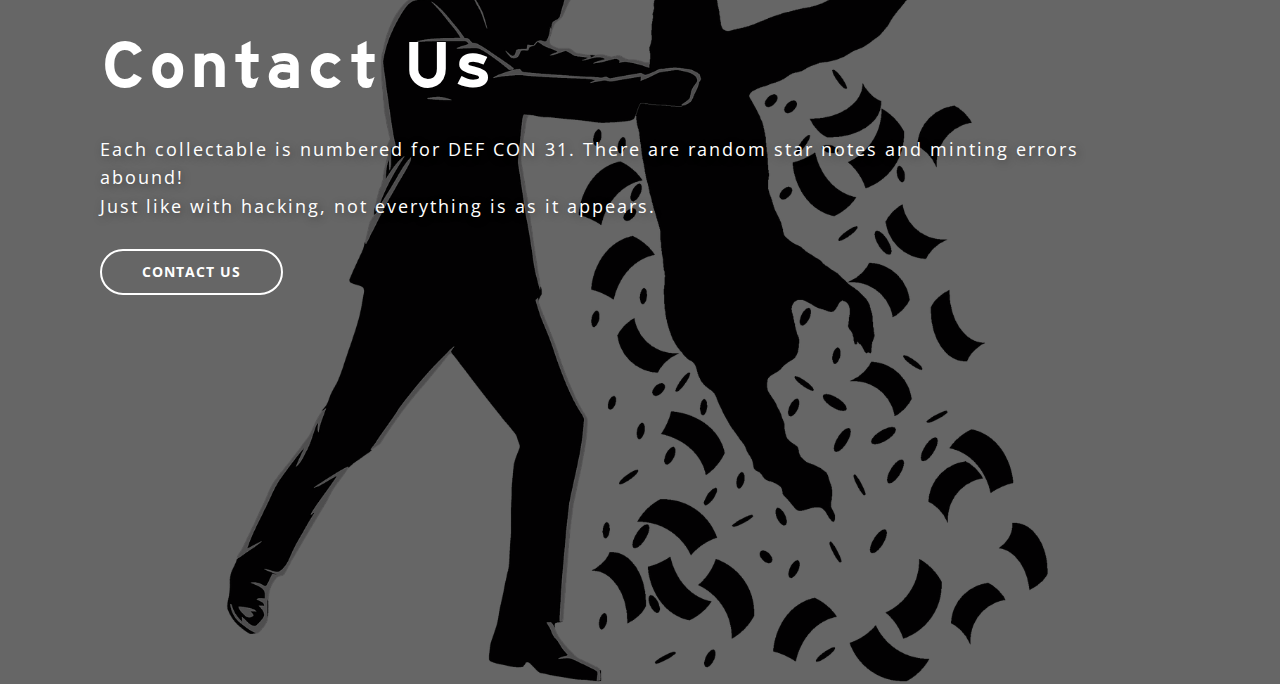
==== commit db1aac21: "Update index.html" ====
--- a/index.html
+++ b/index.html
@@ -123,7 +123,9 @@
           <blockquote class="u-text u-text-default u-text-2">This is our 1st round of the "Hacker Cash" AKA 31337 Cash series (it turns out I don't own hacker.cash. If you do reach out!). Each image below represents a visionary in the Cyber field and corresponds to a differnt denomination. All images are printed (Fronts on stickers, fronts and backs on paper) in a novelty fashion to represent "currency" for a hacker culture. In the hacker spirit of things we like to push the boundaries of what is possible, including high-quality hidden meanings within the images and "easter egg" features that you would expect to find.&nbsp;&nbsp; The available finishes of this artwork are <b>Silver Rainbow Hologram Sticker</b>, <b>White Standard Sticker (VERY LIMITED)</b>, and <b>Two-Sided Paper with Custom Event Artwork</b>. Bills also will come with a hard-plastic Bill Holder which can be used to store other stickers as well.<br></br></br>
 		  
   <span style="font-weight: 700;">Each bill is available for the value of the denomination on the artwork, with a premium for the Silver Rainbow Hologram.</span>&nbsp;;&nbsp;</br></br>
-    <span style="font-weight: 700;">Disclaimer: These are designed as collectable works of art and are not legal tender.</span>&nbsp;&nbsp;<br>
+  <span style="font-weight: 700;">The HACKER RESERVE will be open this afternoon (Saturday Aug 12) throughout the evening. Keep an eye on this NOTE for updated details on how to find us at that time.</span>&nbsp;;&nbsp;</br></br>
+
+		  <span style="font-weight: 700;">Disclaimer: These are designed as collectable works of art and are not legal tender.</span>&nbsp;&nbsp;<br>
           </blockquote>
         </div>
       </div>
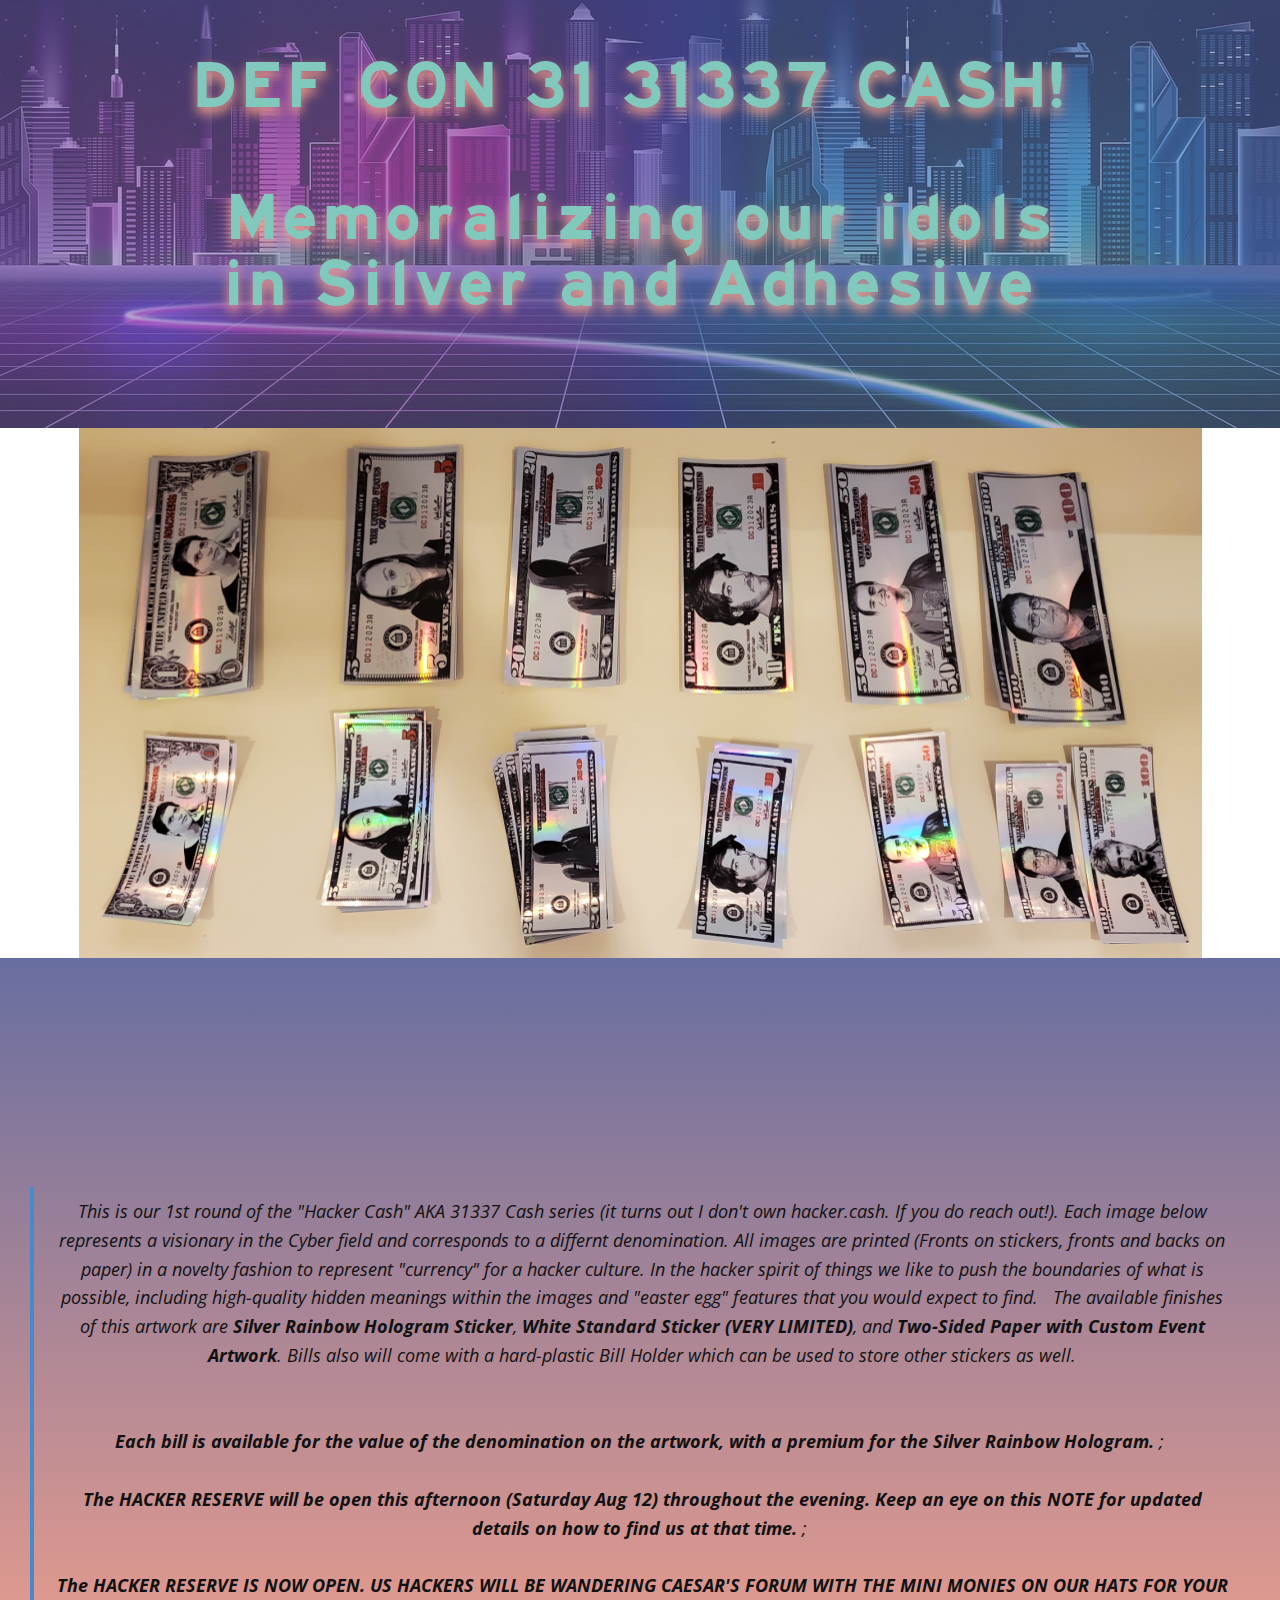
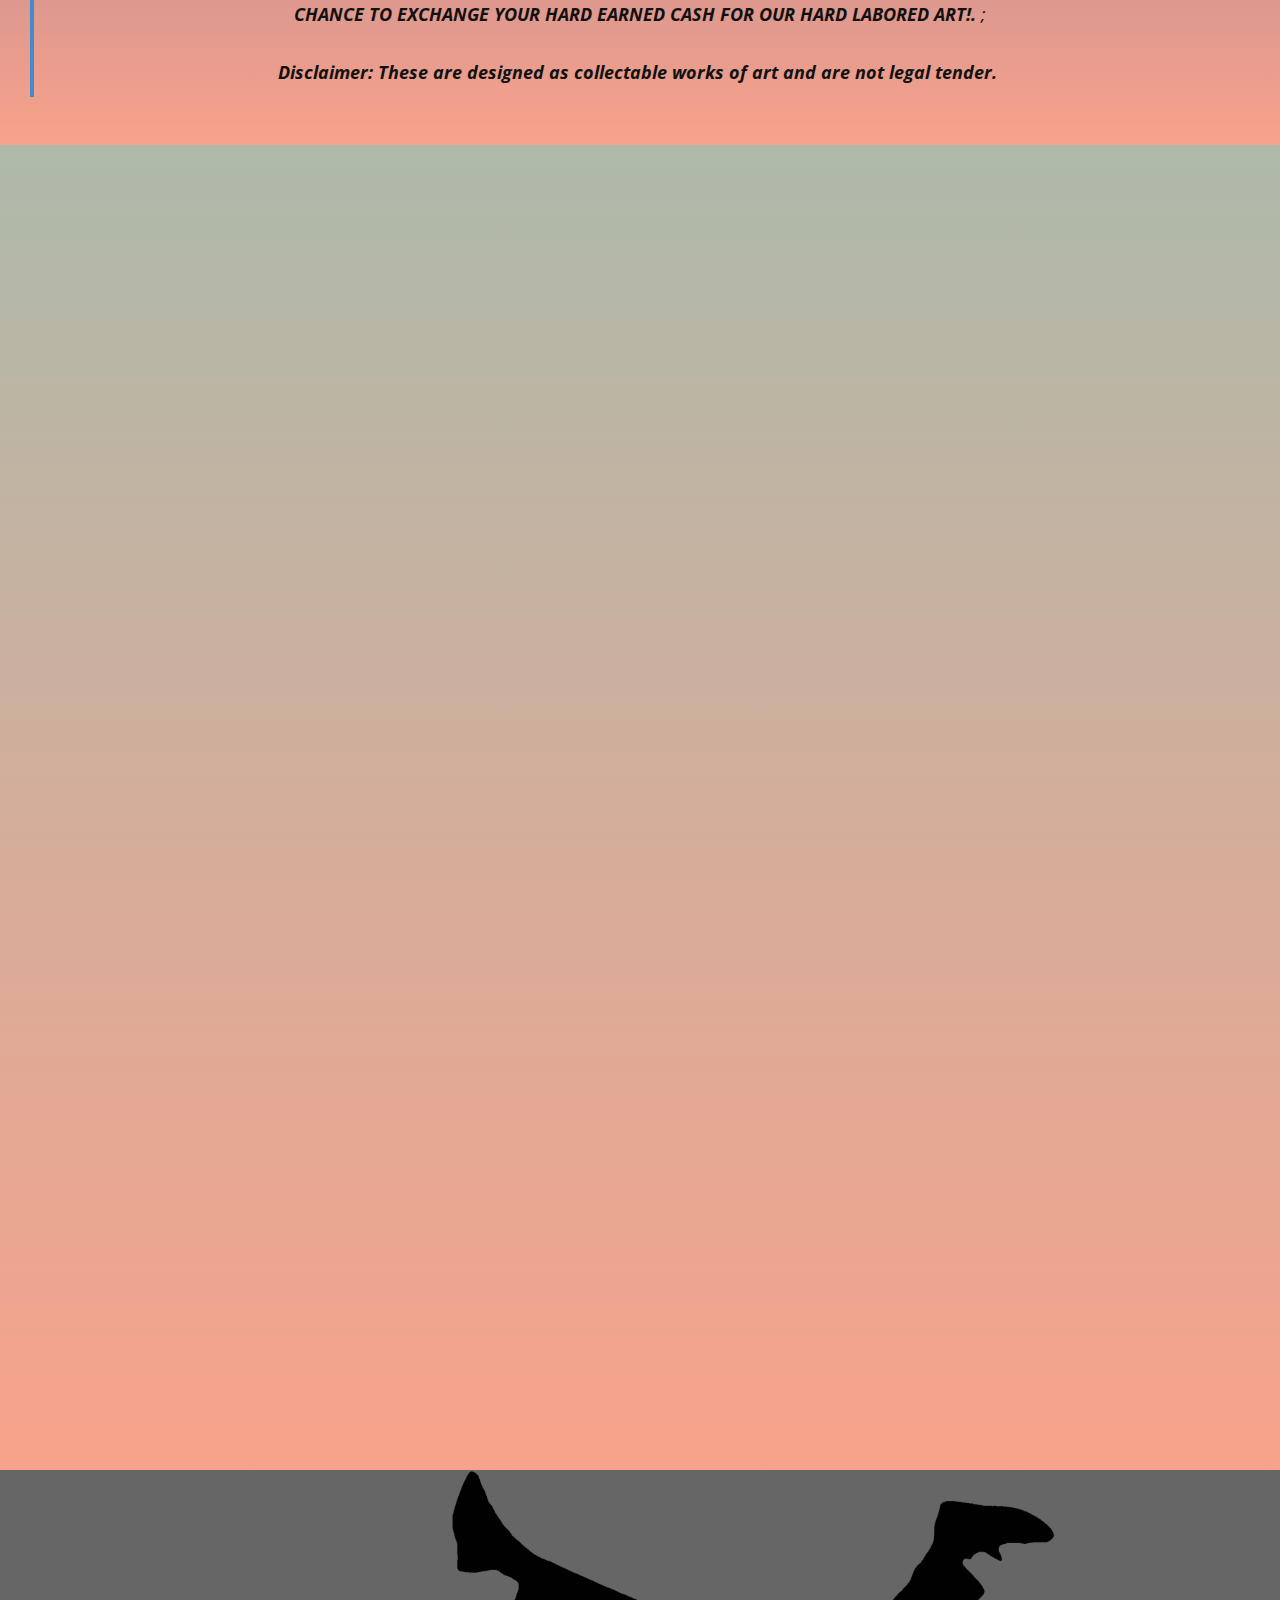
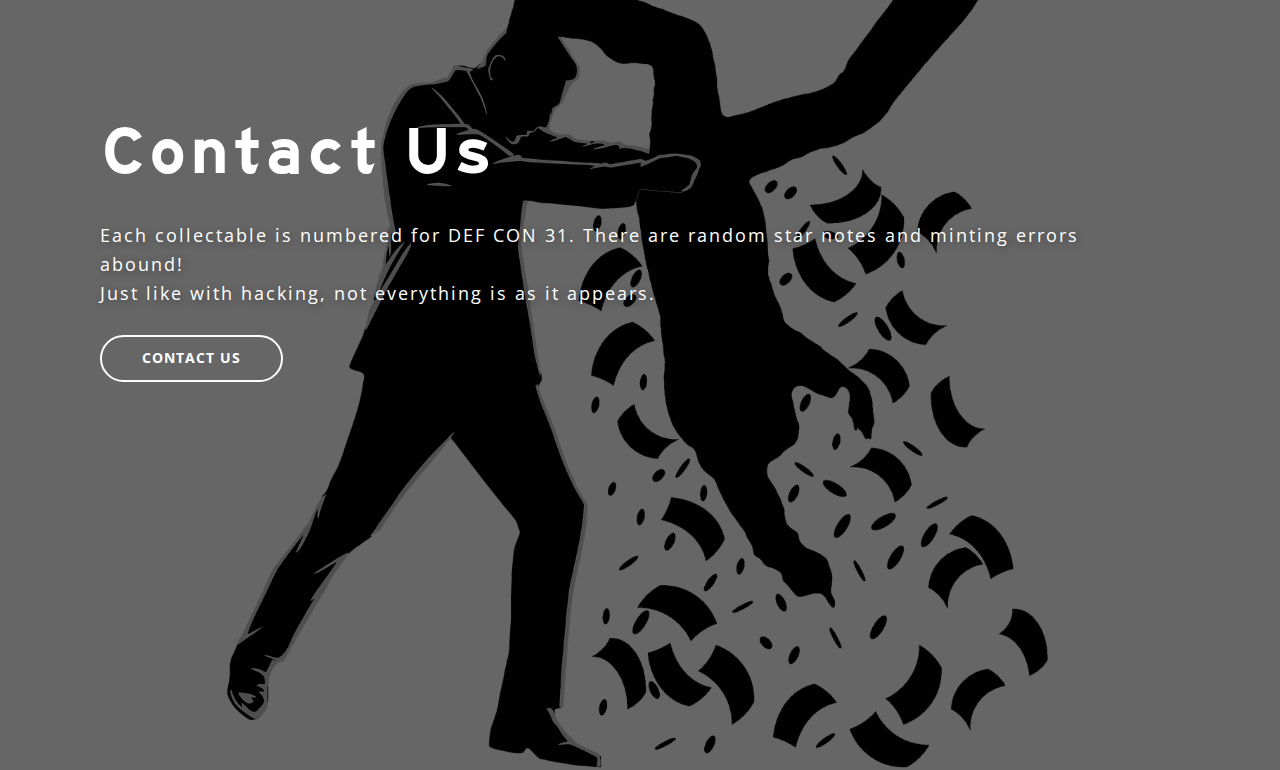
==== commit e8527097: "Update index.html" ====
--- a/index.html
+++ b/index.html
@@ -124,6 +124,7 @@
 		  
   <span style="font-weight: 700;">Each bill is available for the value of the denomination on the artwork, with a premium for the Silver Rainbow Hologram.</span>&nbsp;;&nbsp;</br></br>
   <span style="font-weight: 700;">The HACKER RESERVE will be open this afternoon (Saturday Aug 12) throughout the evening. Keep an eye on this NOTE for updated details on how to find us at that time.</span>&nbsp;;&nbsp;</br></br>
+	  <span style="font-weight: 700;">The HACKER RESERVE IS NOW OPEN. US HACKERS WILL BE WANDERING CAESAR'S FORUM WITH THE MINI MONIES ON OUR HATS FOR YOUR CHANCE TO EXCHANGE YOUR HARD EARNED CASH FOR OUR HARD LABORED ART!.</span>&nbsp;;&nbsp;</br></br>
 
 		  <span style="font-weight: 700;">Disclaimer: These are designed as collectable works of art and are not legal tender.</span>&nbsp;&nbsp;<br>
           </blockquote>
